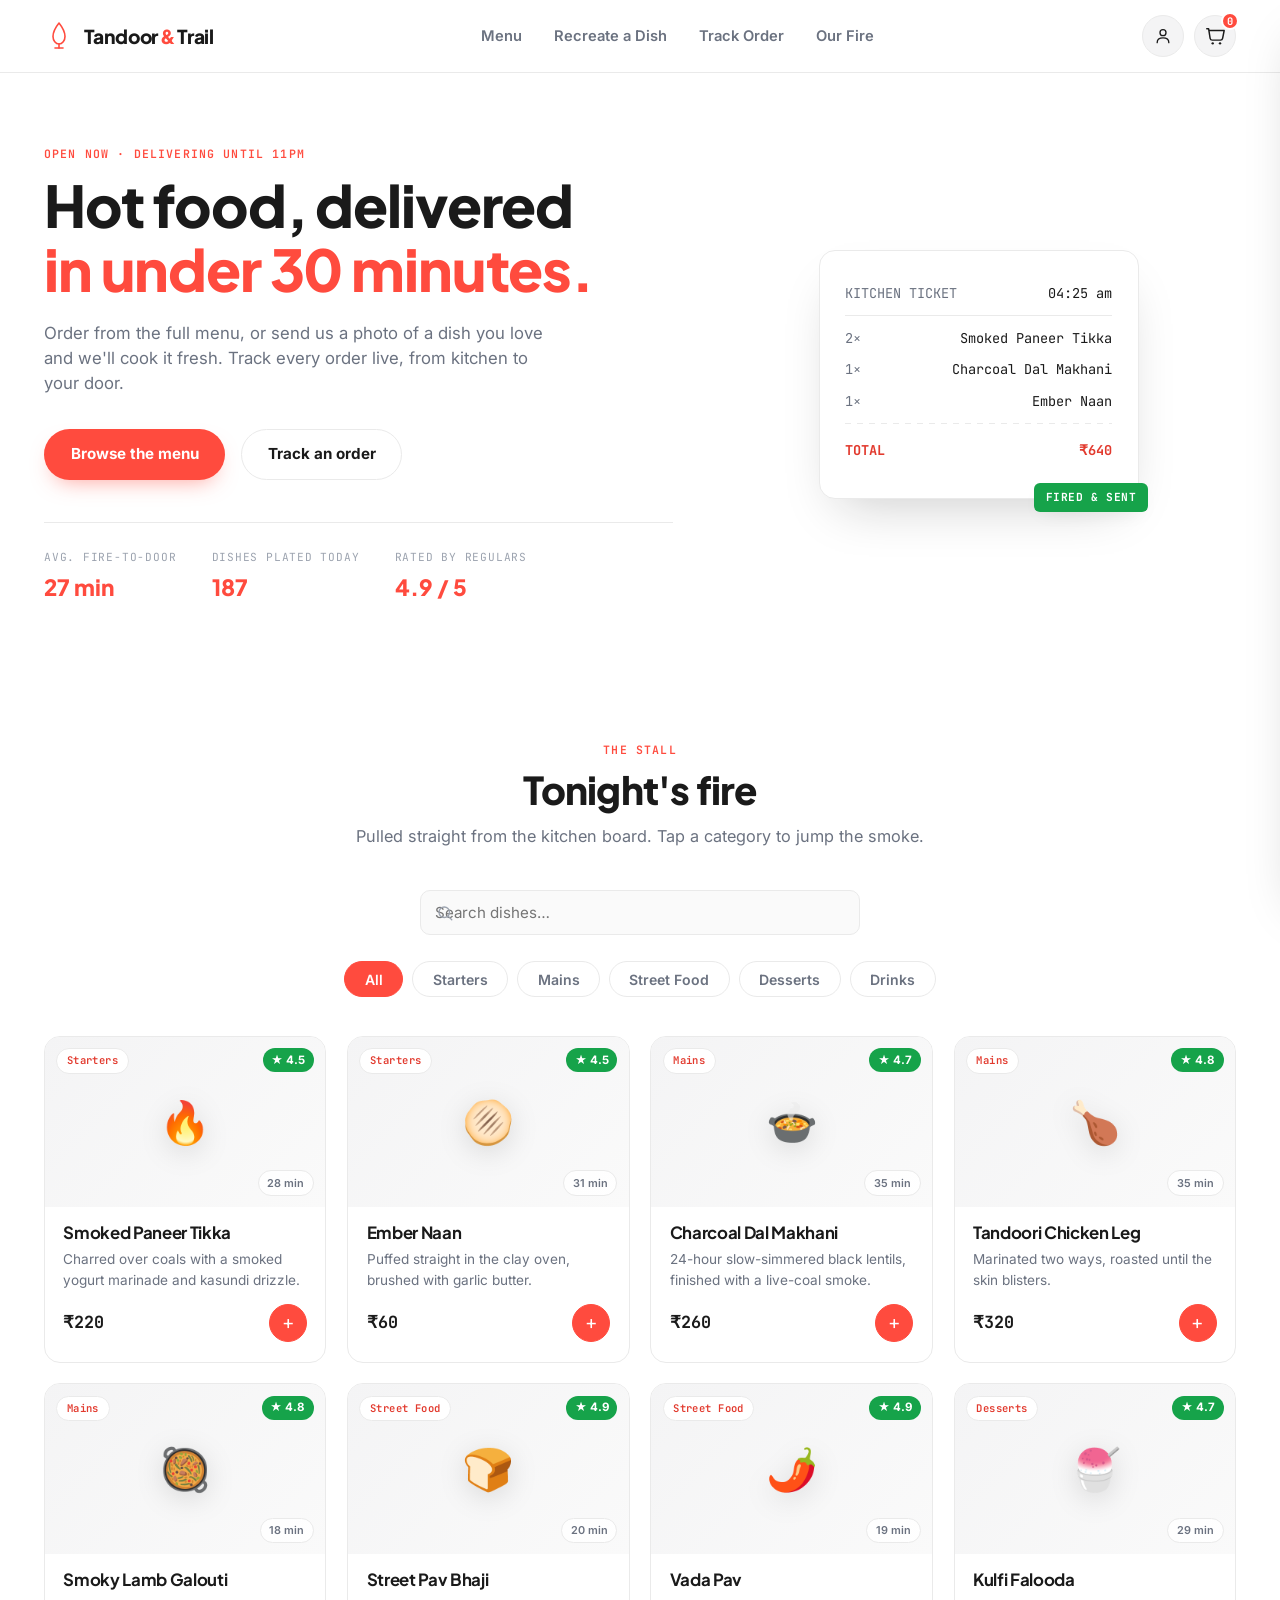
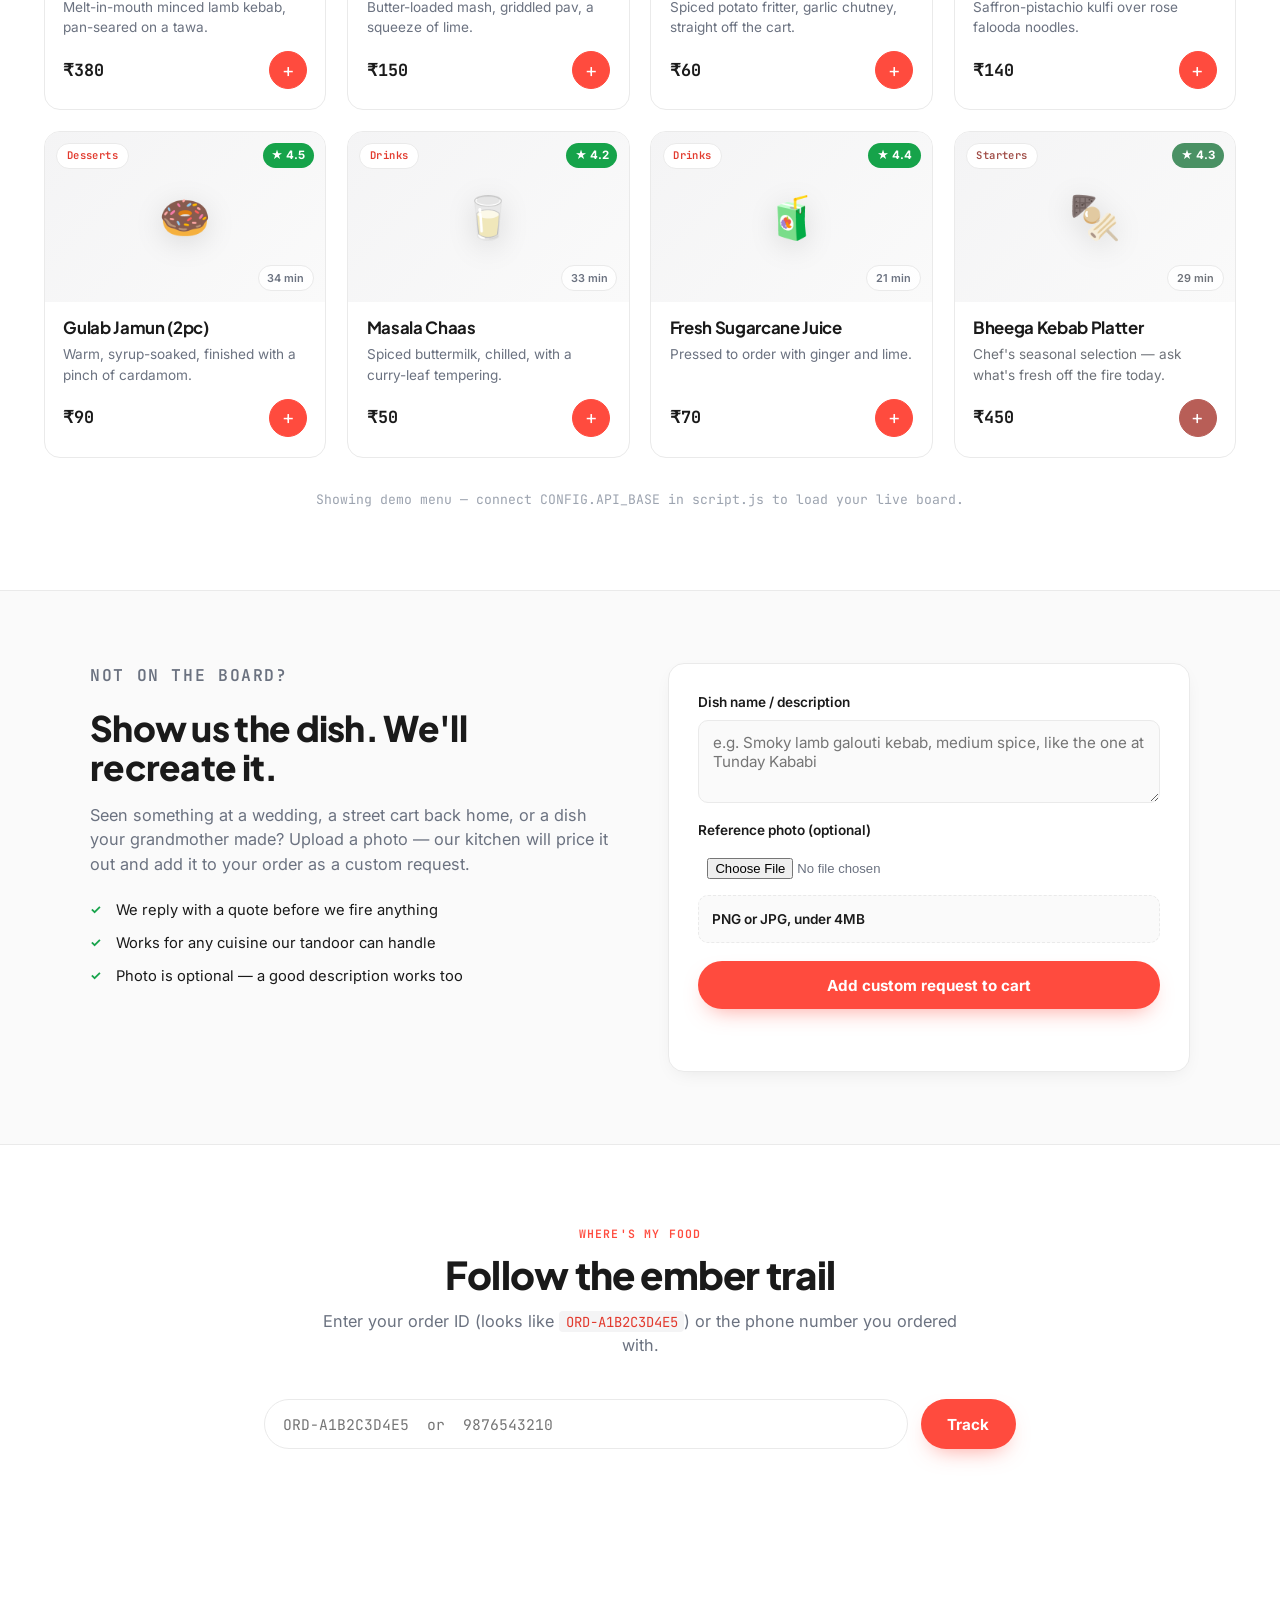
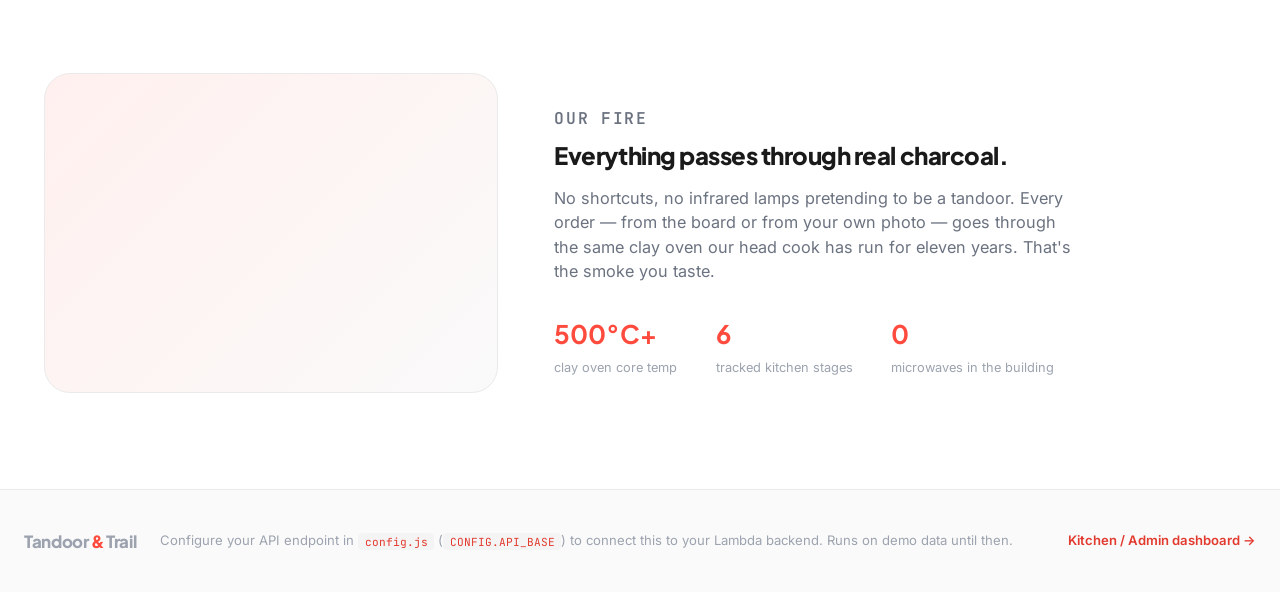
==== index.html @ 9d086c63 "online food order website" ====
<!DOCTYPE html>
<html lang="en">
<head>
<meta charset="UTF-8">
<meta name="viewport" content="width=device-width, initial-scale=1.0">
<title>Tandoor & Trail — Fire-Kissed Food, Delivered</title>
<meta name="description" content="Order fire-kissed street food online. Track your order ember by ember, from wok to doorstep.">
<link rel="preconnect" href="https://fonts.googleapis.com">
<link rel="preconnect" href="https://fonts.gstatic.com" crossorigin>
<link href="https://fonts.googleapis.com/css2?family=Plus+Jakarta+Sans:wght@500;600;700;800&family=Inter:wght@400;500;600;700&family=JetBrains+Mono:wght@400;500;600&display=swap" rel="stylesheet">
<link rel="stylesheet" href="style.css?v=1784259915">
</head>
<body>

<!-- ============ HEADER ============ -->
<header class="site-header" id="siteHeader">
  <div class="header-inner">
    <a href="#top" class="brand">
      <span class="brand-mark">
        <svg width="30" height="30" viewBox="0 0 30 30" fill="none" xmlns="http://www.w3.org/2000/svg">
          <path d="M15 2C15 2 9 9.5 9 15.5C9 19.6 11.7 23 15 23C18.3 23 21 19.6 21 15.5C21 9.5 15 2 15 2Z" stroke="currentColor" stroke-width="1.6" stroke-linejoin="round"/>
          <path d="M15 23V27" stroke="currentColor" stroke-width="1.6" stroke-linecap="round"/>
          <path d="M11 27H19" stroke="currentColor" stroke-width="1.6" stroke-linecap="round"/>
        </svg>
      </span>
      <span class="brand-text">Tandoor<em>&amp;</em>Trail</span>
    </a>

    <nav class="main-nav" id="mainNav" aria-label="Primary">
      <a href="#menu">Menu</a>
      <a href="#custom">Recreate a Dish</a>
      <a href="#track">Track Order</a>
      <a href="#about">Our Fire</a>
    </nav>

    <div class="header-actions">
      <button class="icon-btn" id="accountToggle" aria-haspopup="dialog" aria-label="Account">
        <svg width="20" height="20" viewBox="0 0 24 24" fill="none"><circle cx="12" cy="8" r="3.6" stroke="currentColor" stroke-width="1.6"/><path d="M5 20C5 16.4 8.1 14.3 12 14.3C15.9 14.3 19 16.4 19 20" stroke="currentColor" stroke-width="1.6" stroke-linecap="round"/></svg>
      </button>
      <button class="icon-btn" id="cartToggle" aria-haspopup="dialog" aria-expanded="false" aria-controls="cartDrawer" aria-label="Open cart">
        <svg width="22" height="22" viewBox="0 0 24 24" fill="none"><path d="M3 4H5L6.7 14.5C6.9 15.6 7.9 16.5 9 16.5H18C19.1 16.5 20.1 15.7 20.3 14.6L22 6H6.2" stroke="currentColor" stroke-width="1.6" stroke-linecap="round" stroke-linejoin="round"/><circle cx="9.5" cy="20" r="1.3" fill="currentColor"/><circle cx="17.5" cy="20" r="1.3" fill="currentColor"/></svg>
        <span class="cart-count" id="cartCount">0</span>
      </button>
      <button class="nav-toggle" id="navToggle" aria-label="Toggle menu" aria-expanded="false" aria-controls="mainNav">
        <span></span><span></span><span></span>
      </button>
    </div>
  </div>
</header>

<main id="top">

  <!-- ============ HERO ============ -->
  <section class="hero" aria-labelledby="heroTitle">
    <div class="hero-inner">
      <p class="eyebrow">Open now · delivering until 11pm</p>
      <h1 id="heroTitle">
        Hot food, delivered<br>
        <span class="hero-flame">in under 30 minutes.</span>
      </h1>
      <p class="hero-sub">Order from the full menu, or send us a photo of a dish you love and we'll cook it fresh. Track every order live, from kitchen to your door.</p>
      <div class="hero-cta">
        <a href="#menu" class="btn btn-primary">Browse the menu</a>
        <a href="#track" class="btn btn-ghost">Track an order</a>
      </div>
      <dl class="hero-stats">
        <div><dt>Avg. fire-to-door</dt><dd id="statTime">27 min</dd></div>
        <div><dt>Dishes plated today</dt><dd id="statOrders">—</dd></div>
        <div><dt>Rated by regulars</dt><dd>4.9 / 5</dd></div>
      </dl>
    </div>
    <div class="hero-ticket" aria-hidden="true">
      <div class="ticket">
        <div class="ticket-row"><span>KITCHEN TICKET</span><span id="ticketTime">—:—</span></div>
        <div class="ticket-line"></div>
        <div class="ticket-row"><span>2×</span><span>Smoked Paneer Tikka</span></div>
        <div class="ticket-row"><span>1×</span><span>Charcoal Dal Makhani</span></div>
        <div class="ticket-row"><span>1×</span><span>Ember Naan</span></div>
        <div class="ticket-line dashed"></div>
        <div class="ticket-row total"><span>TOTAL</span><span>₹640</span></div>
        <div class="ticket-stamp">FIRED &amp; SENT</div>
      </div>
    </div>
  </section>

  <!-- ============ MENU ============ -->
  <section class="menu-section" id="menu" aria-labelledby="menuTitle">
    <div class="section-head">
      <p class="eyebrow">The stall</p>
      <h2 id="menuTitle">Tonight's fire</h2>
      <p class="section-sub">Pulled straight from the kitchen board. Tap a category to jump the smoke.</p>
    </div>

    <div class="menu-search">
      <svg width="18" height="18" viewBox="0 0 24 24" fill="none"><circle cx="11" cy="11" r="7" stroke="currentColor" stroke-width="1.8"/><path d="M21 21L16.5 16.5" stroke="currentColor" stroke-width="1.8" stroke-linecap="round"/></svg>
      <input type="text" id="menuSearchInput" placeholder="Search dishes…" autocomplete="off">
    </div>

    <div class="category-tabs" id="categoryTabs" role="tablist" aria-label="Menu categories"></div>

    <div class="menu-grid" id="menuGrid" aria-live="polite">
      <!-- injected by script.js -->
    </div>

    <p class="menu-status" id="menuStatus"></p>
  </section>

  <!-- ============ CUSTOM ORDER ============ -->
  <section class="custom-section" id="custom" aria-labelledby="customTitle">
    <div class="custom-inner">
      <div class="custom-copy">
        <p class="eyebrow">Not on the board?</p>
        <h2 id="customTitle">Show us the dish. We'll recreate it.</h2>
        <p>Seen something at a wedding, a street cart back home, or a dish your grandmother made? Upload a photo — our kitchen will price it out and add it to your order as a custom request.</p>
        <ul class="custom-points">
          <li>We reply with a quote before we fire anything</li>
          <li>Works for any cuisine our tandoor can handle</li>
          <li>Photo is optional — a good description works too</li>
        </ul>
      </div>
      <form class="custom-form" id="customForm">
        <label class="field">
          <span>Dish name / description</span>
          <textarea id="customDesc" rows="3" placeholder="e.g. Smoky lamb galouti kebab, medium spice, like the one at Tunday Kababi" required></textarea>
        </label>
        <label class="field file-field" for="customImage">
          <span>Reference photo (optional)</span>
          <input type="file" id="customImage" accept="image/*">
          <div class="file-preview" id="filePreview">
            <span class="file-preview-hint">PNG or JPG, under 4MB</span>
          </div>
        </label>
        <button type="submit" class="btn btn-primary btn-block" id="customSubmitBtn">Add custom request to cart</button>
        <p class="form-note" id="customNote"></p>
      </form>
    </div>
  </section>

  <!-- ============ TRACK ORDER ============ -->
  <section class="track-section" id="track" aria-labelledby="trackTitle">
    <div class="section-head">
      <p class="eyebrow">Where's my food</p>
      <h2 id="trackTitle">Follow the ember trail</h2>
      <p class="section-sub">Enter your order ID (looks like <code>ORD-A1B2C3D4E5</code>) or the phone number you ordered with.</p>
    </div>

    <form class="track-form" id="trackForm">
      <input type="text" id="trackInput" placeholder="ORD-A1B2C3D4E5  or  9876543210" autocomplete="off" required>
      <button type="submit" class="btn btn-primary">Track</button>
    </form>

    <div class="track-result" id="trackResult" aria-live="polite"></div>
  </section>

  <!-- ============ ABOUT ============ -->
  <section class="about-section" id="about" aria-labelledby="aboutTitle">
    <div class="about-inner">
      <div class="about-media" aria-hidden="true">
        <div class="ember-glow"></div>
      </div>
      <div class="about-copy">
        <p class="eyebrow">Our fire</p>
        <h2 id="aboutTitle">Everything passes through real charcoal.</h2>
        <p>No shortcuts, no infrared lamps pretending to be a tandoor. Every order — from the board or from your own photo — goes through the same clay oven our head cook has run for eleven years. That's the smoke you taste.</p>
        <div class="about-grid">
          <div><strong>500°C+</strong><span>clay oven core temp</span></div>
          <div><strong>6</strong><span>tracked kitchen stages</span></div>
          <div><strong>0</strong><span>microwaves in the building</span></div>
        </div>
      </div>
    </div>
  </section>

</main>

<!-- ============ MOBILE CART BAR ============ -->
<div class="mobile-cart-bar" id="mobileCartBar">
  <span class="mcb-count" id="mcbCount">0 items</span>
  <span class="mcb-total" id="mcbTotal">₹0</span>
  <span class="mcb-cta">View cart →</span>
</div>

<!-- ============ CART DRAWER ============ -->
<div class="drawer-backdrop" id="drawerBackdrop"></div>
<aside class="cart-drawer" id="cartDrawer" role="dialog" aria-modal="true" aria-label="Your cart">
  <div class="cart-header">
    <h3>Your order</h3>
    <button class="icon-btn" id="cartClose" aria-label="Close cart">
      <svg width="20" height="20" viewBox="0 0 24 24" fill="none"><path d="M5 5L19 19M19 5L5 19" stroke="currentColor" stroke-width="1.8" stroke-linecap="round"/></svg>
    </button>
  </div>

  <div class="cart-items" id="cartItems">
    <p class="cart-empty" id="cartEmpty">Nothing on the fire yet. Add a dish from the menu.</p>
  </div>

  <div class="cart-footer" id="cartFooter" hidden>
    <div class="cart-total-row">
      <span>Total</span>
      <span id="cartTotal">₹0</span>
    </div>
    <button class="btn btn-primary btn-block" id="checkoutOpenBtn">Checkout</button>
  </div>
</aside>

<!-- ============ CHECKOUT MODAL ============ -->
<div class="modal-backdrop" id="checkoutBackdrop"></div>
<div class="modal" id="checkoutModal" role="dialog" aria-modal="true" aria-labelledby="checkoutTitle">
  <div class="modal-inner">
    <button class="icon-btn modal-close" id="checkoutClose" aria-label="Close checkout">
      <svg width="20" height="20" viewBox="0 0 24 24" fill="none"><path d="M5 5L19 19M19 5L5 19" stroke="currentColor" stroke-width="1.8" stroke-linecap="round"/></svg>
    </button>
    <h3 id="checkoutTitle">Send it to the kitchen</h3>
    <p class="modal-sub">We'll text order updates to this number.</p>

    <form id="checkoutForm">
      <label class="field">
        <span>Full name</span>
        <input type="text" id="ckName" placeholder="Ananya Rao" required>
      </label>
      <label class="field">
        <span>Phone number</span>
        <input type="tel" id="ckPhone" placeholder="98765 43210" required pattern="[0-9+\-\s]{7,15}">
      </label>
      <label class="field">
        <span>Delivery address</span>
        <textarea id="ckAddress" rows="2" placeholder="Flat / street / landmark" required></textarea>
      </label>
      <label class="field">
        <span>Payment</span>
        <select id="ckPayment">
          <option value="Pending">Cash / UPI on delivery</option>
          <option value="Paid">Already paid</option>
        </select>
      </label>

      <div class="modal-summary" id="modalSummary"></div>

      <button type="submit" class="btn btn-primary btn-block" id="placeOrderBtn">Place order</button>
      <p class="form-note" id="checkoutNote"></p>
    </form>
  </div>
</div>

<!-- ============ CONFIRMATION MODAL ============ -->
<div class="modal-backdrop" id="confirmBackdrop"></div>
<div class="modal modal-confirm" id="confirmModal" role="dialog" aria-modal="true" aria-labelledby="confirmTitle">
  <div class="modal-inner">
    <button class="icon-btn modal-close" id="confirmClose" aria-label="Close">
      <svg width="20" height="20" viewBox="0 0 24 24" fill="none"><path d="M5 5L19 19M19 5L5 19" stroke="currentColor" stroke-width="1.8" stroke-linecap="round"/></svg>
    </button>
    <p class="eyebrow">Order fired</p>
    <h3 id="confirmTitle">It's on the trail.</h3>
    <p class="confirm-id" id="confirmOrderId">ORD-XXXXXXXXXX</p>

    <div class="ember-trail" id="confirmTrail"></div>

    <div class="field-row">
      <button class="btn btn-primary btn-block" id="confirmContinueBtn">Order something else</button>
      <button class="btn btn-ghost" id="confirmTrackBtn">Track this order</button>
    </div>
  </div>
</div>

<!-- ============ ACCOUNT MODAL ============ -->
<div class="modal-backdrop" id="accountBackdrop"></div>
<div class="modal" id="accountModal" role="dialog" aria-modal="true" aria-labelledby="accountModalTitle">
  <div class="modal-inner">
    <button class="icon-btn modal-close" id="accountClose" aria-label="Close account">
      <svg width="20" height="20" viewBox="0 0 24 24" fill="none"><path d="M5 5L19 19M19 5L5 19" stroke="currentColor" stroke-width="1.8" stroke-linecap="round"/></svg>
    </button>

    <!-- Logged out: login / register tabs -->
    <div id="accountAuthView">
      <h3 id="accountModalTitle">Your account</h3>
      <p class="modal-sub">Track every order in one place, and skip re-typing your details next time.</p>

      <div class="account-tabs">
        <button class="account-tab active" data-tab="login">Log in</button>
        <button class="account-tab" data-tab="register">Create account</button>
      </div>

      <form id="loginForm" class="account-form">
        <label class="field">
          <span>Phone number</span>
          <input type="tel" id="loginPhone" required placeholder="98765 43210">
        </label>
        <label class="field">
          <span>Password</span>
          <input type="password" id="loginPassword" required placeholder="••••••••">
        </label>
        <button type="submit" class="btn btn-primary btn-block" id="loginSubmitBtn">Log in</button>
        <p class="form-note" id="loginNote"></p>
      </form>

      <form id="registerForm" class="account-form" hidden>
        <label class="field">
          <span>Full name</span>
          <input type="text" id="regName" required placeholder="Ananya Rao">
        </label>
        <label class="field">
          <span>Phone number</span>
          <input type="tel" id="regPhone" required placeholder="98765 43210">
        </label>
        <label class="field">
          <span>Delivery address</span>
          <textarea id="regAddress" rows="2" required placeholder="Flat / street / landmark"></textarea>
        </label>
        <label class="field">
          <span>Email (optional)</span>
          <input type="email" id="regEmail" placeholder="you@example.com">
        </label>
        <label class="field">
          <span>Password</span>
          <input type="password" id="regPassword" required placeholder="At least 6 characters" minlength="6">
        </label>
        <button type="submit" class="btn btn-primary btn-block" id="registerSubmitBtn">Create account</button>
        <p class="form-note" id="registerNote"></p>
      </form>
    </div>

    <!-- Logged in: personal dashboard -->
    <div id="accountDashboardView" hidden>
      <div class="account-dash-head">
        <div>
          <p class="eyebrow" id="accountGreetingEyebrow">Welcome back</p>
          <h3 id="accountGreetingName">—</h3>
        </div>
        <button class="mini-btn" id="logoutBtn">Log out</button>
      </div>

      <div class="account-stats" id="accountStats"></div>

      <h4 class="account-orders-title">Your orders</h4>
      <div class="account-orders" id="accountOrders"></div>
    </div>
  </div>
</div>

<div class="toast-stack" id="toastStack" aria-live="assertive"></div>

<footer class="site-footer">
  <div class="footer-inner">
    <span class="brand-text small">Tandoor<em>&amp;</em>Trail</span>
    <p>Configure your API endpoint in <code>config.js</code> (<code>CONFIG.API_BASE</code>) to connect this to your Lambda backend. Runs on demo data until then.</p>
    <a href="admin.html" class="footer-admin-link">Kitchen / Admin dashboard →</a>
  </div>
</footer>

<script src="config.js?v=1784254311"></script>
<script src="script.js?v=1784254311"></script>
</body>
</html>
---- style.css ----
/* ============================================================
   TOKENS — light, familiar delivery-app palette
============================================================ */
:root{
  --bg: #FFFFFF;
  --bg-soft: #FAFAFA;
  --bg-elev: #FFFFFF;
  --bg-elev-2: #F4F4F5;
  --line: #EAEAEA;

  --text: #1A1A1A;
  --muted: #6B7280;
  --muted-2: #9CA3AF;

  --primary: #FF4B3E;
  --primary-dark: #E23A2E;
  --primary-soft: #FFF0EE;
  --accent: #FF8A3D;
  --mint: #16A34A;
  --mint-soft: #EAF9EF;
  --warn: #F59E0B;

  /* legacy aliases so every old selector keeps working unchanged */
  --cream: var(--text);
  --saffron: var(--primary);
  --saffron-dim: var(--primary-dark);
  --chili: var(--primary-dark);
  --chili-bright: var(--primary);

  --font-display: "Plus Jakarta Sans", sans-serif;
  --font-body: "Inter", sans-serif;
  --font-mono: "JetBrains Mono", monospace;

  --radius-s: 10px;
  --radius-m: 16px;
  --radius-l: 26px;

  --shadow-1: 0 6px 20px -8px rgba(20,20,20,.10);
  --shadow-2: 0 24px 50px -20px rgba(20,20,20,.22);

  --ease: cubic-bezier(.22,.9,.3,1);
}

*{box-sizing:border-box;}
html{scroll-behavior:smooth;}
@media (prefers-reduced-motion: reduce){
  html{scroll-behavior:auto;}
  *{animation-duration:0.001ms !important; animation-iteration-count:1 !important; transition-duration:0.001ms !important;}
}

body{
  margin:0;
  background:var(--bg);
  color:var(--text);
  font-family:var(--font-body);
  line-height:1.5;
  -webkit-font-smoothing:antialiased;
}

h1,h2,h3{
  font-family:var(--font-display);
  font-weight:800;
  line-height:1.1;
  margin:0;
  letter-spacing:-0.02em;
  color:var(--text);
}

p{margin:0;}
a{color:inherit;}
button{font-family:inherit;}
:focus-visible{outline:2px solid var(--primary); outline-offset:2px;}

.eyebrow{
  font-family:var(--font-mono);
  font-size:.72rem;
  letter-spacing:.1em;
  text-transform:uppercase;
  color:var(--primary);
  margin:0 0 .7rem;
  display:block;
  font-weight:600;
}

code{
  font-family:var(--font-mono);
  background:var(--bg-elev-2);
  padding:.1rem .4rem;
  border-radius:4px;
  font-size:.85em;
  color:var(--primary-dark);
}

/* ============================================================
   Decorative ember field — retired with the dark theme.
   Kept as a no-op so nothing breaks if it's still in the markup.
============================================================ */
.ember-field{ display:none; }
.ember-glow{ display:none; }

/* ============================================================
   HEADER
============================================================ */
.site-header{
  position:sticky; top:0; z-index:40;
  background:rgba(255,255,255,.92);
  backdrop-filter:blur(10px);
  border-bottom:1px solid var(--line);
}
.header-inner{
  max-width:1240px; margin:0 auto; padding:0 1.5rem;
  height:72px; display:flex; align-items:center; justify-content:space-between; gap:1rem;
}
.brand{display:flex; align-items:center; gap:.6rem; text-decoration:none; color:var(--text);}
.brand-mark{color:var(--primary); display:flex;}
.brand-text{font-family:var(--font-display); font-weight:800; font-size:1.2rem; letter-spacing:-.02em;}
.brand-text em{color:var(--primary); font-style:normal; margin:0 .12rem;}
.brand-text.small{font-size:1.05rem;}

.main-nav{display:flex; gap:2rem;}
.main-nav a{
  font-size:.92rem; text-decoration:none; color:var(--muted); font-weight:600;
  position:relative; padding:.3rem 0; transition:color .2s var(--ease);
}
.main-nav a:hover{color:var(--text);}
.main-nav a::after{
  content:""; position:absolute; left:0; bottom:-2px; width:0; height:2px; background:var(--primary); border-radius:2px;
  transition:width .25s var(--ease);
}
.main-nav a:hover::after{width:100%;}

.header-actions{display:flex; align-items:center; gap:.6rem;}
.icon-btn{
  background:var(--bg-elev-2); border:1px solid var(--line); color:var(--text);
  width:42px; height:42px; border-radius:50%; display:flex; align-items:center; justify-content:center;
  cursor:pointer; position:relative; transition:border-color .2s, transform .2s var(--ease), background .2s;
}
.icon-btn:hover{border-color:var(--primary); background:#fff; transform:translateY(-1px);}
.icon-btn.logged-in{border-color:var(--mint); background:var(--mint-soft);}
.icon-btn.logged-in::after{
  content:""; position:absolute; top:-2px; right:-2px; width:9px; height:9px; border-radius:50%;
  background:var(--mint); border:2px solid #fff;
}
.cart-count{
  position:absolute; top:-4px; right:-4px; background:var(--primary);
  color:#fff; font-family:var(--font-mono); font-size:.65rem; font-weight:700;
  min-width:18px; height:18px; border-radius:50%; display:flex; align-items:center; justify-content:center;
  padding:0 3px; border:2px solid #fff;
}
.nav-toggle{display:none; flex-direction:column; gap:5px; background:none; border:none; cursor:pointer; padding:8px;}
.nav-toggle span{width:22px; height:2px; background:var(--text); border-radius:2px; transition:transform .2s, opacity .2s;}

/* ============================================================
   BUTTONS
============================================================ */
.btn{
  display:inline-flex; align-items:center; justify-content:center; gap:.5rem;
  font-weight:700; font-size:.95rem; padding:.85rem 1.6rem; border-radius:100px;
  text-decoration:none; border:1px solid transparent; cursor:pointer;
  transition:transform .18s var(--ease), background .2s, border-color .2s, box-shadow .2s;
  white-space:nowrap;
}
.btn-primary{
  background:var(--primary);
  color:#fff;
  box-shadow:0 10px 22px -10px rgba(255,75,62,.55);
}
.btn-primary:hover{background:var(--primary-dark); transform:translateY(-2px); box-shadow:0 14px 28px -10px rgba(255,75,62,.6);}
.btn-primary:disabled{opacity:.5; cursor:not-allowed; transform:none;}
.btn-ghost{
  background:#fff; border-color:var(--line); color:var(--text);
}
.btn-ghost:hover{border-color:var(--primary); color:var(--primary-dark); background:var(--primary-soft);}
.btn-block{width:100%;}

/* ============================================================
   HERO
============================================================ */
.hero{
  position:relative; z-index:1;
  max-width:1240px; margin:0 auto; padding:4.5rem 1.5rem 5rem;
  display:grid; grid-template-columns:1.1fr .9fr; gap:3rem; align-items:center;
}
.hero h1{font-size:clamp(2.3rem, 4.6vw, 3.6rem); color:var(--text);}
.hero-flame{color:var(--primary); font-style:normal; font-weight:800;}
.hero-sub{margin-top:1.3rem; color:var(--muted); max-width:46ch; font-size:1.05rem;}
.hero-cta{display:flex; gap:1rem; margin-top:2rem; flex-wrap:wrap;}
.hero-stats{
  display:flex; gap:2.2rem; margin:2.6rem 0 0; padding-top:1.6rem; border-top:1px solid var(--line);
}
.hero-stats dt{font-size:.7rem; text-transform:uppercase; letter-spacing:.07em; color:var(--muted-2); font-family:var(--font-mono);}
.hero-stats dd{margin:.35rem 0 0; font-family:var(--font-display); font-size:1.4rem; font-weight:800; color:var(--primary);}

.hero-ticket{display:flex; justify-content:center;}
.ticket{
  background:#fff; border:1px solid var(--line); border-radius:var(--radius-m);
  padding:1.6rem 1.6rem 2rem; width:100%; max-width:320px; box-shadow:var(--shadow-2);
  font-family:var(--font-mono); font-size:.85rem;
  position:relative;
}
.ticket-row{display:flex; justify-content:space-between; padding:.35rem 0; color:var(--muted);}
.ticket-row span:last-child{color:var(--text);}
.ticket-row.total{color:var(--primary-dark); font-weight:700; padding-top:.6rem;}
.ticket-row.total span{color:var(--primary-dark);}
.ticket-line{height:1px; background:var(--line); margin:.4rem 0;}
.ticket-line.dashed{background:repeating-linear-gradient(90deg, var(--line) 0 6px, transparent 6px 12px); height:1px;}
.ticket-stamp{
  position:absolute; bottom:-14px; right:-10px; background:var(--mint); color:#fff;
  font-weight:700; font-size:.7rem; letter-spacing:.05em; padding:.4rem .7rem; border-radius:6px;
  box-shadow:var(--shadow-1);
}

/* ============================================================
   SECTION HEAD
============================================================ */
.section-head{max-width:640px; margin:0 auto 2.6rem; text-align:center;}
.section-head h2{font-size:clamp(1.7rem, 3.2vw, 2.4rem);}
.section-sub{color:var(--muted); margin-top:.8rem; font-size:1.02rem;}

/* ============================================================
   MENU
============================================================ */
.menu-section{position:relative; z-index:1; max-width:1240px; margin:0 auto; padding:3.5rem 1.5rem 5rem;}

.menu-search{
  max-width:440px; margin:0 auto 1.6rem; position:relative;
}
.menu-search input{
  width:100%; padding:.85rem 1.1rem .85rem 2.6rem; border-radius:100px; border:1px solid var(--line);
  background:var(--bg-soft); font-size:.92rem; color:var(--text);
}
.menu-search input:focus{border-color:var(--primary); outline:none; background:#fff;}
.menu-search svg{position:absolute; left:1rem; top:50%; transform:translateY(-50%); color:var(--muted-2);}

.category-tabs{
  display:flex; gap:.6rem; justify-content:center; flex-wrap:wrap; margin-bottom:2.4rem;
}
.category-tab{
  background:#fff; border:1px solid var(--line); color:var(--muted);
  padding:.55rem 1.2rem; border-radius:100px; font-size:.88rem; font-weight:600; cursor:pointer;
  transition:all .2s var(--ease);
}
.category-tab:hover{color:var(--text); border-color:var(--primary);}
.category-tab.active{
  background:var(--primary); color:#fff; border-color:var(--primary);
}

.menu-grid{
  display:grid; grid-template-columns:repeat(auto-fill, minmax(270px, 1fr)); gap:1.3rem;
}

.dish-card{
  background:#fff; border:1px solid var(--line); border-radius:var(--radius-m);
  overflow:hidden; display:flex; flex-direction:column;
  transition:transform .25s var(--ease), border-color .25s, box-shadow .25s;
  opacity:0; transform:translateY(16px);
}
.dish-card.in{opacity:1; transform:translateY(0);}
.dish-card:hover{transform:translateY(-4px); border-color:#fff; box-shadow:var(--shadow-2);}

.dish-media{
  height:170px; background:linear-gradient(135deg, var(--bg-elev-2), var(--bg-soft));
  display:flex; align-items:center; justify-content:center; position:relative; overflow:hidden;
}
.dish-media img{width:100%; height:100%; object-fit:cover;}
.dish-media .dish-emoji{font-size:2.6rem; filter:drop-shadow(0 6px 14px rgba(0,0,0,.12));}
.dish-badge{
  position:absolute; top:.7rem; left:.7rem; background:#fff;
  color:var(--primary-dark); font-family:var(--font-mono); font-size:.66rem; letter-spacing:.04em;
  padding:.25rem .6rem; border-radius:100px; border:1px solid var(--line); font-weight:600;
}
.dish-rating{
  position:absolute; top:.7rem; right:.7rem; background:var(--mint); color:#fff;
  font-size:.72rem; font-weight:700; padding:.22rem .55rem; border-radius:100px;
  display:flex; align-items:center; gap:.25rem;
}
.dish-eta{
  position:absolute; bottom:.7rem; right:.7rem; background:rgba(255,255,255,.92);
  color:var(--muted); font-size:.68rem; font-weight:600; padding:.22rem .55rem; border-radius:100px;
  border:1px solid var(--line);
}

.dish-body{padding:1.05rem 1.15rem 1.25rem; display:flex; flex-direction:column; gap:.45rem; flex:1;}
.dish-name{font-family:var(--font-display); font-weight:700; font-size:1.05rem;}
.dish-desc{color:var(--muted); font-size:.85rem; line-height:1.5; flex:1;}
.dish-foot{display:flex; align-items:center; justify-content:space-between; margin-top:.4rem;}
.dish-price{font-family:var(--font-mono); font-weight:700; color:var(--text); font-size:1.05rem;}
.add-btn{
  background:var(--primary); border:1px solid var(--primary); color:#fff;
  width:38px; height:38px; border-radius:50%; cursor:pointer; font-size:1.2rem; line-height:1;
  display:flex; align-items:center; justify-content:center; transition:background .2s, transform .15s var(--ease);
}
.add-btn:hover{background:var(--primary-dark); transform:scale(1.08);}
.add-btn:active{transform:scale(.94);}
.dish-unavailable{opacity:.5; filter:grayscale(.5);}
.dish-unavailable .add-btn{pointer-events:none;}

.menu-status{text-align:center; color:var(--muted-2); font-family:var(--font-mono); font-size:.82rem; margin-top:2rem; min-height:1.2em;}

/* ============================================================
   CUSTOM ORDER
============================================================ */
.custom-section{
  position:relative; z-index:1; background:var(--bg-soft);
  border-top:1px solid var(--line); border-bottom:1px solid var(--line);
  padding:4.5rem 1.5rem;
}
.custom-inner{
  max-width:1100px; margin:0 auto; display:grid; grid-template-columns:1fr 1fr; gap:3.5rem; align-items:start;
}
.custom-copy h2{font-size:clamp(1.6rem, 2.8vw, 2.2rem); margin-bottom:1rem;}
.custom-copy p{color:var(--muted); font-size:1.02rem; margin-bottom:1.4rem;}
.custom-points{list-style:none; margin:0; padding:0; display:flex; flex-direction:column; gap:.7rem;}
.custom-points li{
  padding-left:1.6rem; position:relative; color:var(--text); font-size:.92rem;
}
.custom-points li::before{
  content:"✓"; position:absolute; left:0; top:1px; color:var(--mint); font-size:.8rem; font-weight:700;
}

.custom-form{background:#fff; border:1px solid var(--line); border-radius:var(--radius-m); padding:1.8rem; display:flex; flex-direction:column; gap:1.1rem; box-shadow:var(--shadow-1);}

.field{display:flex; flex-direction:column; gap:.45rem; font-size:.88rem; color:var(--muted);}
.field span{font-weight:600; color:var(--text); font-size:.85rem;}
input[type="text"], input[type="tel"], input[type="password"], input[type="email"], input[type="month"], textarea, select{
  background:var(--bg-soft); border:1px solid var(--line); color:var(--text);
  padding:.75rem .9rem; border-radius:var(--radius-s); font-family:var(--font-body); font-size:.95rem;
  transition:border-color .2s, background .2s;
}
input:focus, textarea:focus, select:focus{border-color:var(--primary); outline:none; background:#fff;}
textarea{resize:vertical;}

.file-field input[type="file"]{
  color:var(--muted); font-size:.82rem; padding:.6rem;
}
.file-preview{
  border:1px dashed var(--line); border-radius:var(--radius-s); padding:.8rem;
  display:flex; align-items:center; gap:.8rem; min-height:44px; background:var(--bg-soft);
}
.file-preview img{width:44px; height:44px; object-fit:cover; border-radius:6px;}
.file-preview-hint{color:var(--muted-2); font-size:.78rem;}

.form-note{font-size:.82rem; color:var(--mint); min-height:1.2em; font-weight:500;}
.form-note.error{color:var(--primary-dark);}

/* ============================================================
   ACCOUNT MODAL
============================================================ */
.account-tabs{display:flex; gap:.5rem; margin-bottom:1.4rem; border-bottom:1px solid var(--line);}
.account-tab{
  background:none; border:none; color:var(--muted); font-size:.92rem; font-weight:600; cursor:pointer;
  padding:.7rem 1rem; border-bottom:2px solid transparent; margin-bottom:-1px; transition:color .2s, border-color .2s;
}
.account-tab:hover{color:var(--text);}
.account-tab.active{color:var(--primary-dark); border-bottom-color:var(--primary); font-weight:700;}

.account-form{display:flex; flex-direction:column; gap:1rem;}
.account-form[hidden]{display:none;}

.account-dash-head{display:flex; justify-content:space-between; align-items:flex-start; margin-bottom:1.4rem; gap:.8rem;}
.account-dash-head h3{font-size:1.3rem; margin-top:.2rem;}

.account-stats{
  display:grid; grid-template-columns:repeat(auto-fit, minmax(110px, 1fr)); gap:.8rem; margin-bottom:1.8rem;
}
.account-stats .stat-card{padding:1rem 1.1rem;}
.account-stats .stat-value{font-size:1.4rem;}

.account-orders-title{font-family:var(--font-display); font-size:1.05rem; margin-bottom:.8rem;}
.account-orders{display:flex; flex-direction:column; gap:1rem; max-height:340px; overflow-y:auto; padding-right:.3rem;}
.account-order-card{
  background:var(--bg-soft); border:1px solid var(--line); border-radius:var(--radius-m); padding:1rem 1.2rem;
}
.account-order-head{display:flex; justify-content:space-between; align-items:center; margin-bottom:.5rem; gap:.6rem; flex-wrap:wrap;}
.account-order-head code{background:none; padding:0; color:var(--primary-dark); font-size:.85rem;}
.account-order-meta{color:var(--muted-2); font-size:.78rem; margin-bottom:.5rem;}
.account-orders .panel-empty{text-align:center; color:var(--muted-2); font-size:.9rem; padding:1.5rem 0;}

/* ============================================================
   TRACK ORDER
============================================================ */
.track-section{position:relative; z-index:1; max-width:800px; margin:0 auto; padding:5rem 1.5rem;}
.track-form{display:flex; gap:.8rem; margin-bottom:2rem;}
.track-form input{
  flex:1; background:#fff; border:1px solid var(--line); color:var(--text);
  padding:.9rem 1.1rem; border-radius:100px; font-family:var(--font-mono); font-size:.92rem;
}
.track-form input:focus{border-color:var(--primary); outline:none;}
.track-form .btn{border-radius:100px;}

.track-result{min-height:40px;}
.track-card{
  background:#fff; border:1px solid var(--line); border-radius:var(--radius-m);
  padding:1.8rem; display:flex; flex-direction:column; gap:1.6rem; box-shadow:var(--shadow-1);
}
.track-card-head{display:flex; justify-content:space-between; align-items:flex-start; flex-wrap:wrap; gap:.6rem;}
.track-card-head h4{font-family:var(--font-display); font-size:1.2rem; margin:0;}
.track-meta{color:var(--muted); font-size:.85rem; margin-top:.3rem;}
.status-pill{
  font-family:var(--font-mono); font-size:.72rem; padding:.32rem .8rem; border-radius:100px;
  background:var(--bg-elev-2); border:1px solid var(--line); color:var(--primary-dark); white-space:nowrap; font-weight:700;
}
.status-pill.cancelled{color:#fff; background:var(--primary-dark); border-color:var(--primary-dark);}
.status-pill.delivered{color:#fff; background:var(--mint); border-color:var(--mint);}

.track-items{list-style:none; margin:0; padding:0; display:flex; flex-direction:column; gap:.5rem; font-size:.9rem;}
.track-items li{display:flex; justify-content:space-between; color:var(--muted);}
.track-items li span:last-child{color:var(--text); font-family:var(--font-mono);}

.track-empty, .track-error{color:var(--muted); text-align:center; padding:1.4rem; font-size:.92rem;}
.track-error{color:var(--primary-dark);}

/* Order progress stepper (same DOM/classes as before, restyled as a clean horizontal tracker) */
.ember-trail{display:flex; align-items:flex-start; gap:0; padding:.5rem 0 0;}
.ember-step{flex:1; display:flex; flex-direction:column; align-items:center; text-align:center; position:relative;}
.ember-node{
  width:16px; height:16px; border-radius:50%; background:#fff;
  border:2px solid var(--line); margin-bottom:.6rem; position:relative; z-index:2;
  transition:background .3s, border-color .3s, box-shadow .3s;
}
.ember-step.done .ember-node{
  background:var(--mint); border-color:var(--mint);
}
.ember-step.current .ember-node{
  background:var(--primary); border-color:var(--primary);
  box-shadow:0 0 0 5px var(--primary-soft);
  animation:pulse-ember 1.6s ease-in-out infinite;
}
.ember-step.cancelled .ember-node{background:var(--primary-dark); border-color:var(--primary-dark);}
@keyframes pulse-ember{
  0%,100%{transform:scale(1);} 50%{transform:scale(1.2);}
}
.ember-line{
  position:absolute; top:8px; left:-50%; width:100%; height:2px; background:var(--line); z-index:1;
}
.ember-step:first-child .ember-line{display:none;}
.ember-step.done .ember-line{background:var(--mint);}
.ember-label{font-size:.72rem; color:var(--muted-2); line-height:1.3; font-weight:500;}
.ember-step.done .ember-label, .ember-step.current .ember-label{color:var(--text); font-weight:600;}

/* ============================================================
   ABOUT
============================================================ */
.about-section{position:relative; z-index:1; max-width:1240px; margin:0 auto; padding:4.5rem 1.5rem 6rem;}
.about-inner{display:grid; grid-template-columns:.8fr 1.2fr; gap:3.5rem; align-items:center;}
.about-media{
  height:320px; border-radius:var(--radius-l); background:linear-gradient(135deg, var(--primary-soft), var(--bg-soft));
  border:1px solid var(--line); position:relative; overflow:hidden;
}

.about-copy p{color:var(--muted); font-size:1.02rem; margin-top:1.1rem; max-width:52ch;}
.about-grid{display:flex; gap:2.4rem; margin-top:2rem; flex-wrap:wrap;}
.about-grid strong{display:block; font-family:var(--font-display); font-size:1.6rem; color:var(--primary);}
.about-grid span{color:var(--muted-2); font-size:.8rem;}

/* ============================================================
   CART DRAWER
============================================================ */
.drawer-backdrop, .modal-backdrop{
  position:fixed; inset:0; background:rgba(20,20,20,.4); backdrop-filter:blur(2px);
  opacity:0; pointer-events:none; transition:opacity .25s var(--ease); z-index:50;
}
.drawer-backdrop.show, .modal-backdrop.show{opacity:1; pointer-events:auto;}

.cart-drawer{
  position:fixed; top:0; right:0; height:100%; width:min(400px, 100%);
  background:#fff; border-left:1px solid var(--line); z-index:60;
  transform:translateX(100%); transition:transform .35s var(--ease);
  display:flex; flex-direction:column; box-shadow:var(--shadow-2);
}
.cart-drawer.open{transform:translateX(0);}

.cart-header{display:flex; justify-content:space-between; align-items:center; padding:1.4rem 1.4rem 1rem; border-bottom:1px solid var(--line);}
.cart-header h3{font-size:1.2rem;}

.cart-items{flex:1; overflow-y:auto; padding:1rem 1.4rem;}
.cart-empty{color:var(--muted-2); text-align:center; margin-top:2.5rem; font-size:.92rem;}

.cart-item{display:flex; gap:.8rem; padding:.9rem 0; border-bottom:1px solid var(--line);}
.cart-item-name{font-weight:600; font-size:.93rem;}
.cart-item-price{color:var(--muted-2); font-family:var(--font-mono); font-size:.8rem; margin-top:.2rem;}
.cart-item-controls{margin-left:auto; display:flex; align-items:center; gap:.5rem;}
.qty-btn{
  width:26px; height:26px; border-radius:50%; border:1px solid var(--line); background:var(--bg-soft);
  color:var(--text); cursor:pointer; display:flex; align-items:center; justify-content:center; font-size:.9rem;
}
.qty-btn:hover{border-color:var(--primary); color:var(--primary-dark);}
.qty-val{font-family:var(--font-mono); min-width:18px; text-align:center;}
.remove-btn{
  background:none; border:none; color:var(--muted-2); cursor:pointer; font-size:.78rem; margin-top:.3rem; text-decoration:underline;
}
.remove-btn:hover{color:var(--primary-dark);}

.cart-footer{padding:1.2rem 1.4rem 1.5rem; border-top:1px solid var(--line);}
.cart-total-row{display:flex; justify-content:space-between; font-family:var(--font-mono); font-size:1.1rem; margin-bottom:1rem;}
.cart-total-row span:last-child{color:var(--primary-dark); font-weight:700;}

/* Floating mobile "view cart" bar */
.mobile-cart-bar{
  position:fixed; left:1rem; right:1rem; bottom:1rem; z-index:45;
  background:var(--text); color:#fff; border-radius:100px; padding:.9rem 1.4rem;
  display:none; align-items:center; justify-content:space-between; gap:1rem;
  box-shadow:var(--shadow-2); cursor:pointer; transition:transform .2s var(--ease);
}
.mobile-cart-bar:active{transform:scale(.98);}
.mobile-cart-bar.show{display:flex;}
.mobile-cart-bar .mcb-count{font-size:.85rem; opacity:.85;}
.mobile-cart-bar .mcb-total{font-family:var(--font-mono); font-weight:700;}
.mobile-cart-bar .mcb-cta{color:var(--primary); font-weight:700; font-size:.9rem;}

/* ============================================================
   MODALS
============================================================ */
.modal{
  position:fixed; top:50%; left:50%; transform:translate(-50%, -48%) scale(.96);
  width:min(480px, 92vw); max-height:88vh; overflow-y:auto;
  background:#fff; border:1px solid var(--line); border-radius:var(--radius-l);
  z-index:70; padding:2.2rem; box-shadow:var(--shadow-2);
  opacity:0; pointer-events:none; transition:opacity .25s var(--ease), transform .25s var(--ease);
}
.modal.open{opacity:1; pointer-events:auto; transform:translate(-50%, -50%) scale(1);}
.modal-close{position:absolute; top:1.1rem; right:1.1rem;}
.modal h3{font-size:1.4rem; margin-bottom:.4rem;}
.modal-sub{color:var(--muted); font-size:.9rem; margin-bottom:1.5rem;}
#checkoutForm{display:flex; flex-direction:column; gap:1.1rem;}
.modal-summary{
  background:var(--bg-soft); border:1px solid var(--line); border-radius:var(--radius-s);
  padding:.9rem 1rem; font-family:var(--font-mono); font-size:.85rem; color:var(--muted);
  display:flex; flex-direction:column; gap:.3rem;
}
.modal-summary .summary-total{color:var(--primary-dark); font-weight:700; padding-top:.4rem; border-top:1px solid var(--line); margin-top:.3rem;}

.modal-confirm{text-align:center;}
.confirm-id{
  font-family:var(--font-mono); font-size:1.15rem; color:var(--primary-dark); background:var(--primary-soft);
  border:1px solid var(--line); border-radius:100px; padding:.6rem 1.2rem; display:inline-block; margin:.6rem 0 1.8rem; font-weight:700;
}
.modal-confirm .ember-trail{margin-bottom:2rem;}
.modal-confirm .field-row{gap:.7rem;}
.modal-confirm .field-row .btn{flex:1; width:auto;}

/* ============================================================
   TOASTS
============================================================ */
.toast-stack{position:fixed; bottom:1.5rem; left:50%; transform:translateX(-50%); z-index:90; display:flex; flex-direction:column; gap:.6rem; align-items:center;}
.toast{
  background:var(--text); border:1px solid var(--text); color:#fff;
  padding:.8rem 1.3rem; border-radius:100px; font-size:.88rem; box-shadow:var(--shadow-1);
  display:flex; align-items:center; gap:.6rem; animation:toast-in .3s var(--ease); font-weight:500;
}
.toast.success{background:var(--mint); border-color:var(--mint);}
.toast.error{background:var(--primary-dark); border-color:var(--primary-dark);}
@keyframes toast-in{from{opacity:0; transform:translateY(10px);} to{opacity:1; transform:translateY(0);}}

/* ============================================================
   FOOTER
============================================================ */
.site-footer{position:relative; z-index:1; border-top:1px solid var(--line); padding:2.4rem 1.5rem; background:var(--bg-soft);}
.footer-inner{max-width:1240px; margin:0 auto; display:flex; align-items:center; gap:1.5rem; flex-wrap:wrap; color:var(--muted-2); font-size:.82rem;}
.footer-admin-link{margin-left:auto; color:var(--primary-dark); text-decoration:none; font-weight:600; white-space:nowrap;}
.footer-admin-link:hover{text-decoration:underline;}

/* ============================================================
   RESPONSIVE (storefront)
============================================================ */
@media (max-width: 900px){
  .hero{grid-template-columns:1fr; padding-top:2.5rem;}
  .hero-ticket{order:-1; margin-bottom:1rem;}
  .custom-inner, .about-inner{grid-template-columns:1fr;}
  .about-media{height:220px;}
}

@media (max-width: 720px){
  .main-nav{
    position:fixed; top:72px; left:0; right:0; background:#fff;
    border-bottom:1px solid var(--line); flex-direction:column; padding:1rem 1.5rem 1.5rem;
    gap:0; transform:translateY(-8px); opacity:0; pointer-events:none; transition:all .2s var(--ease);
  }
  .main-nav.open{transform:translateY(0); opacity:1; pointer-events:auto;}
  .main-nav a{padding:.8rem 0; border-bottom:1px solid var(--line);}
  .nav-toggle{display:flex;}
  .hero-stats{flex-wrap:wrap; gap:1.4rem 2rem;}
  .track-form{flex-direction:column;}
  .cart-footer{padding-bottom:1.5rem;}
}

/* ============================================================
   ADMIN CONSOLE
============================================================ */
.admin-body{background:var(--bg-soft);}

/* Passcode gate */
.gate[hidden], .admin-shell[hidden]{ display:none !important; }
.gate{
  position:fixed; inset:0; z-index:100; display:flex; align-items:center; justify-content:center;
  background:linear-gradient(160deg, #FFF6F4, var(--bg-soft));
  padding:1.5rem;
}
.gate-card{
  width:min(380px, 100%); background:#fff; border:1px solid var(--line); border-radius:var(--radius-l);
  padding:2.4rem 2rem; display:flex; flex-direction:column; gap:1rem; box-shadow:var(--shadow-2); text-align:left;
}
.gate-card h1{font-size:1.5rem; margin:.2rem 0 .3rem;}
.gate-card p{color:var(--muted); font-size:.9rem; margin-bottom:.6rem;}
.gate-card input{
  background:var(--bg-soft); border:1px solid var(--line); color:var(--text);
  padding:.85rem 1rem; border-radius:var(--radius-s); font-size:.95rem;
}
.gate-card input:focus{border-color:var(--primary); outline:none; background:#fff;}

/* Shell layout */
.admin-shell{display:grid; grid-template-columns:240px 1fr; min-height:100vh;}

.admin-sidebar{
  background:#fff; border-right:1px solid var(--line);
  display:flex; flex-direction:column; padding:1.6rem 1.2rem; position:sticky; top:0; height:100vh;
}
.admin-sidebar .brand{margin-bottom:2.2rem; padding-left:.3rem;}
.admin-nav{display:flex; flex-direction:column; gap:.3rem;}
.admin-nav-link{
  display:flex; align-items:center; gap:.7rem; background:none; border:none; color:var(--muted);
  padding:.75rem .8rem; border-radius:var(--radius-s); font-size:.92rem; font-weight:600; cursor:pointer;
  text-align:left; transition:background .2s, color .2s;
}
.admin-nav-link svg{flex-shrink:0; opacity:.8;}
.admin-nav-link:hover{background:var(--bg-soft); color:var(--text);}
.admin-nav-link.active{background:var(--primary); color:#fff;}
.admin-nav-link.active svg path, .admin-nav-link.active svg circle{stroke:#fff;}

.admin-sidebar-foot{
  margin-top:auto; display:flex; align-items:center; gap:.6rem; padding:.8rem; color:var(--muted-2); font-size:.78rem;
  border-top:1px solid var(--line); padding-top:1rem;
}
.live-dot{width:8px; height:8px; border-radius:50%; background:var(--muted-2); flex-shrink:0;}
.live-dot.live{background:var(--mint); box-shadow:0 0 8px 2px rgba(22,163,74,.4);}
.live-dot.demo{background:var(--warn);}

.admin-main{padding:2rem 2.4rem 4rem; max-width:1400px;}

.admin-topbar{display:flex; align-items:center; justify-content:space-between; margin-bottom:2rem; flex-wrap:wrap; gap:1rem;}
.admin-topbar h1{font-size:1.7rem;}
.admin-topbar-actions{display:flex; align-items:center; gap:1rem;}
.admin-updated{color:var(--muted-2); font-family:var(--font-mono); font-size:.78rem;}
.admin-topbar-actions .btn{padding:.6rem 1.1rem; font-size:.85rem;}

.admin-view[hidden]{display:none;}

/* Stat grid */
.stat-grid{display:grid; grid-template-columns:repeat(auto-fit, minmax(160px, 1fr)); gap:1rem; margin-bottom:2rem;}
.stat-card{
  background:#fff; border:1px solid var(--line); border-radius:var(--radius-m); padding:1.3rem 1.4rem;
  display:flex; flex-direction:column; gap:.4rem;
}
.stat-card .stat-label{font-family:var(--font-mono); font-size:.68rem; letter-spacing:.05em; text-transform:uppercase; color:var(--muted-2);}
.stat-card .stat-value{font-family:var(--font-display); font-size:1.8rem; font-weight:800; color:var(--text);}
.stat-card.accent .stat-value{color:var(--primary);}
.stat-card.danger .stat-value{color:var(--primary-dark);}
.stat-card.good .stat-value{color:var(--mint);}

/* Panels */
.admin-panels{display:grid; grid-template-columns:repeat(2, 1fr); gap:1.4rem;}
.admin-panels-menu{grid-template-columns:380px 1fr; align-items:start;}
.panel{background:#fff; border:1px solid var(--line); border-radius:var(--radius-m); padding:1.6rem;}
.panel-head h3{font-family:var(--font-display); font-size:1.1rem; margin-bottom:.3rem;}
.panel-head p{color:var(--muted-2); font-size:.82rem; margin-bottom:1.1rem;}

.revenue-form{display:flex; gap:.7rem; margin-bottom:1rem;}
.revenue-form input{flex:1; background:var(--bg-soft); border:1px solid var(--line); color:var(--text); border-radius:var(--radius-s); padding:.6rem .8rem; font-family:var(--font-mono); font-size:.85rem;}
.revenue-result{font-family:var(--font-mono); font-size:.9rem; color:var(--muted); min-height:1.4em;}
.revenue-result strong{color:var(--primary-dark);}

.top-foods{list-style:none; margin:0; padding:0; display:flex; flex-direction:column; gap:.6rem;}
.top-foods li{display:flex; align-items:center; gap:.7rem; font-size:.88rem;}
.top-foods .rank{font-family:var(--font-mono); color:var(--muted-2); width:1.4rem;}
.top-foods .bar-track{flex:1; height:6px; background:var(--bg-elev-2); border-radius:4px; overflow:hidden;}
.top-foods .bar-fill{height:100%; background:var(--primary);}
.top-foods .qty{font-family:var(--font-mono); color:var(--primary-dark); font-size:.8rem; width:2.2rem; text-align:right;}

.mini-orders{display:flex; flex-direction:column; gap:.6rem; max-height:220px; overflow-y:auto;}
.mini-order-row{display:flex; justify-content:space-between; align-items:center; font-size:.85rem; padding:.5rem .7rem; background:var(--bg-soft); border-radius:var(--radius-s);}
.mini-order-row .mo-name{font-weight:600;}
.mini-order-row .mo-meta{color:var(--muted-2); font-family:var(--font-mono); font-size:.75rem;}
.panel-empty{color:var(--muted-2); font-size:.85rem; text-align:center; padding:1rem 0;}

/* Toolbar + tables */
.admin-toolbar{display:flex; gap:.8rem; margin-bottom:1.4rem; flex-wrap:wrap;}
.admin-toolbar select, .admin-toolbar input{
  background:#fff; border:1px solid var(--line); color:var(--text); border-radius:var(--radius-s);
  padding:.65rem .9rem; font-size:.88rem;
}
.admin-toolbar input{flex:1; min-width:200px;}

.table-wrap{background:#fff; border:1px solid var(--line); border-radius:var(--radius-m); overflow-x:auto;}
.admin-table{width:100%; border-collapse:collapse; font-size:.86rem; min-width:760px;}
.admin-table th{
  text-align:left; padding:.9rem 1.1rem; color:var(--muted-2); font-family:var(--font-mono); font-size:.68rem;
  text-transform:uppercase; letter-spacing:.04em; border-bottom:1px solid var(--line);
}
.admin-table td{padding:.9rem 1.1rem; border-bottom:1px solid var(--line); vertical-align:middle;}
.admin-table tr:last-child td{border-bottom:none;}
.admin-table tr.clickable{cursor:pointer; transition:background .15s;}
.admin-table tr.clickable:hover{background:var(--bg-soft);}
.admin-table .row-total{font-family:var(--font-mono); color:var(--primary-dark);}
.table-row-actions{display:flex; gap:.5rem;}
.mini-btn{
  background:var(--bg-soft); border:1px solid var(--line); color:var(--muted); border-radius:6px;
  padding:.35rem .6rem; font-size:.76rem; cursor:pointer; font-weight:600;
}
.mini-btn:hover{color:var(--text); border-color:var(--primary);}
.mini-btn.danger:hover{color:#fff; background:var(--primary-dark); border-color:var(--primary-dark);}
.table-empty{color:var(--muted-2); text-align:center; padding:2rem 0; font-size:.9rem;}

.status-select{
  background:var(--bg-soft); border:1px solid var(--line); color:var(--primary-dark); border-radius:100px;
  padding:.3rem .7rem; font-family:var(--font-mono); font-size:.75rem;
}

/* Menu admin */
.field-row{display:flex; gap:.9rem;}
.field-row .field{flex:1;}
.field-checkbox{flex-direction:row; align-items:center; gap:.6rem;}
.field-checkbox input{width:16px; height:16px; accent-color:var(--primary);}

.admin-menu-grid{display:grid; grid-template-columns:repeat(auto-fill, minmax(220px, 1fr)); gap:1rem;}
.admin-dish-card{
  background:var(--bg-soft); border:1px solid var(--line); border-radius:var(--radius-m); overflow:hidden;
  display:flex; flex-direction:column;
}
.admin-dish-media{height:120px; background:#fff; display:flex; align-items:center; justify-content:center; position:relative;}
.admin-dish-media img{width:100%; height:100%; object-fit:cover;}
.admin-dish-media .dish-emoji{font-size:2rem;}
.admin-dish-media .unavail-flag{
  position:absolute; inset:0; background:rgba(255,255,255,.85); display:flex; align-items:center; justify-content:center;
  color:var(--primary-dark); font-family:var(--font-mono); font-size:.72rem; text-transform:uppercase; letter-spacing:.04em; font-weight:700;
}
.admin-dish-body{padding:.9rem 1rem 1rem; display:flex; flex-direction:column; gap:.4rem;}
.admin-dish-name{font-weight:700; font-size:.92rem;}
.admin-dish-meta{display:flex; justify-content:space-between; align-items:center; font-family:var(--font-mono); font-size:.8rem; color:var(--primary-dark);}
.admin-dish-cat{color:var(--muted-2); font-family:var(--font-body); font-size:.75rem;}
.admin-dish-actions{display:flex; gap:.5rem; margin-top:.4rem;}

.order-detail-body{display:flex; flex-direction:column; gap:.8rem; margin:1rem 0; font-size:.9rem;}
.order-detail-row{display:flex; justify-content:space-between; color:var(--muted);}
.order-detail-row span:last-child{color:var(--text); text-align:right;}
.order-detail-items{list-style:none; margin:0; padding:0; display:flex; flex-direction:column; gap:.4rem; border-top:1px solid var(--line); padding-top:.7rem;}
.order-detail-items li{display:flex; justify-content:space-between; color:var(--muted); font-size:.87rem;}
.order-detail-items li span:last-child{color:var(--text); font-family:var(--font-mono);}

@media (max-width: 980px){
  .admin-shell{grid-template-columns:1fr;}
  .admin-sidebar{
    position:sticky; top:0; height:auto; flex-direction:row; align-items:center; z-index:30;
    padding:1rem 1.2rem; overflow-x:auto;
  }
  .admin-sidebar .brand{margin-bottom:0; margin-right:1rem;}
  .admin-nav{flex-direction:row;}
  .admin-sidebar-foot{display:none;}
  .admin-main{padding:1.4rem;}
  .admin-panels, .admin-panels-menu{grid-template-columns:1fr;}
}
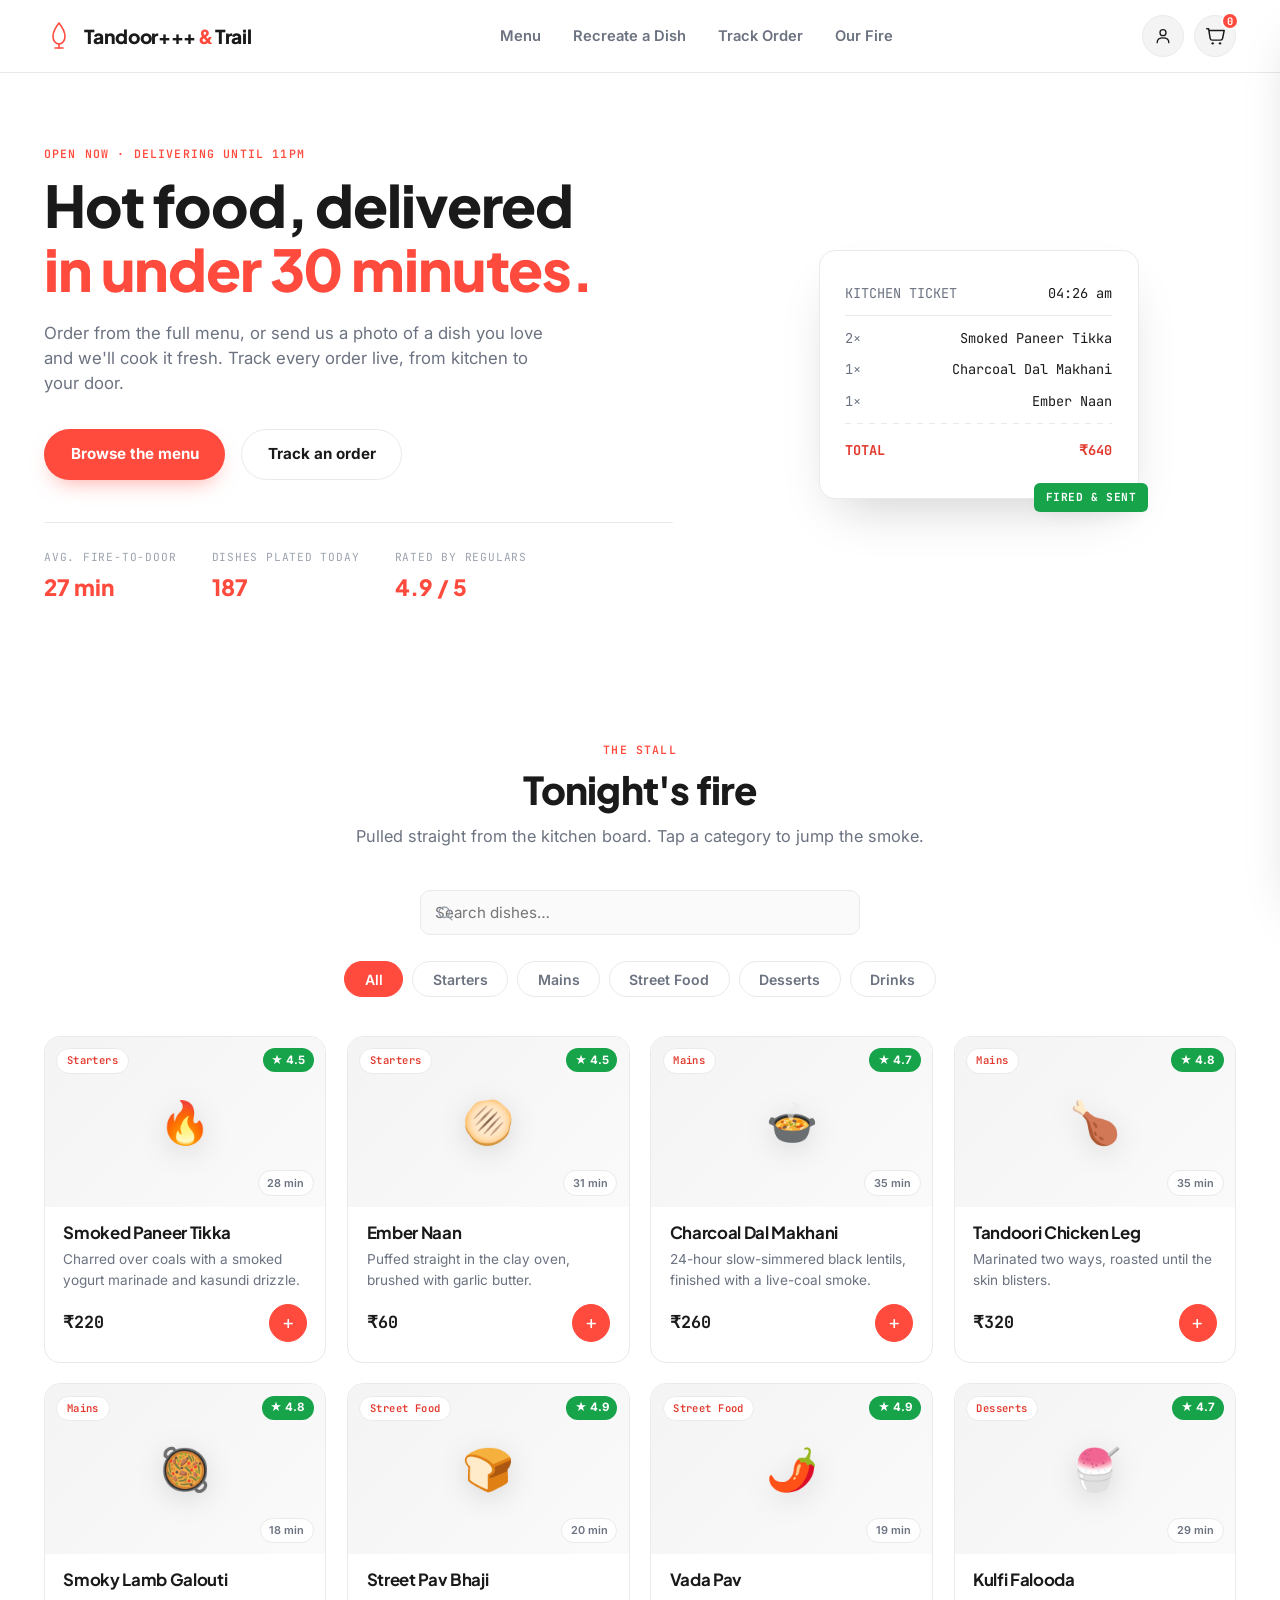
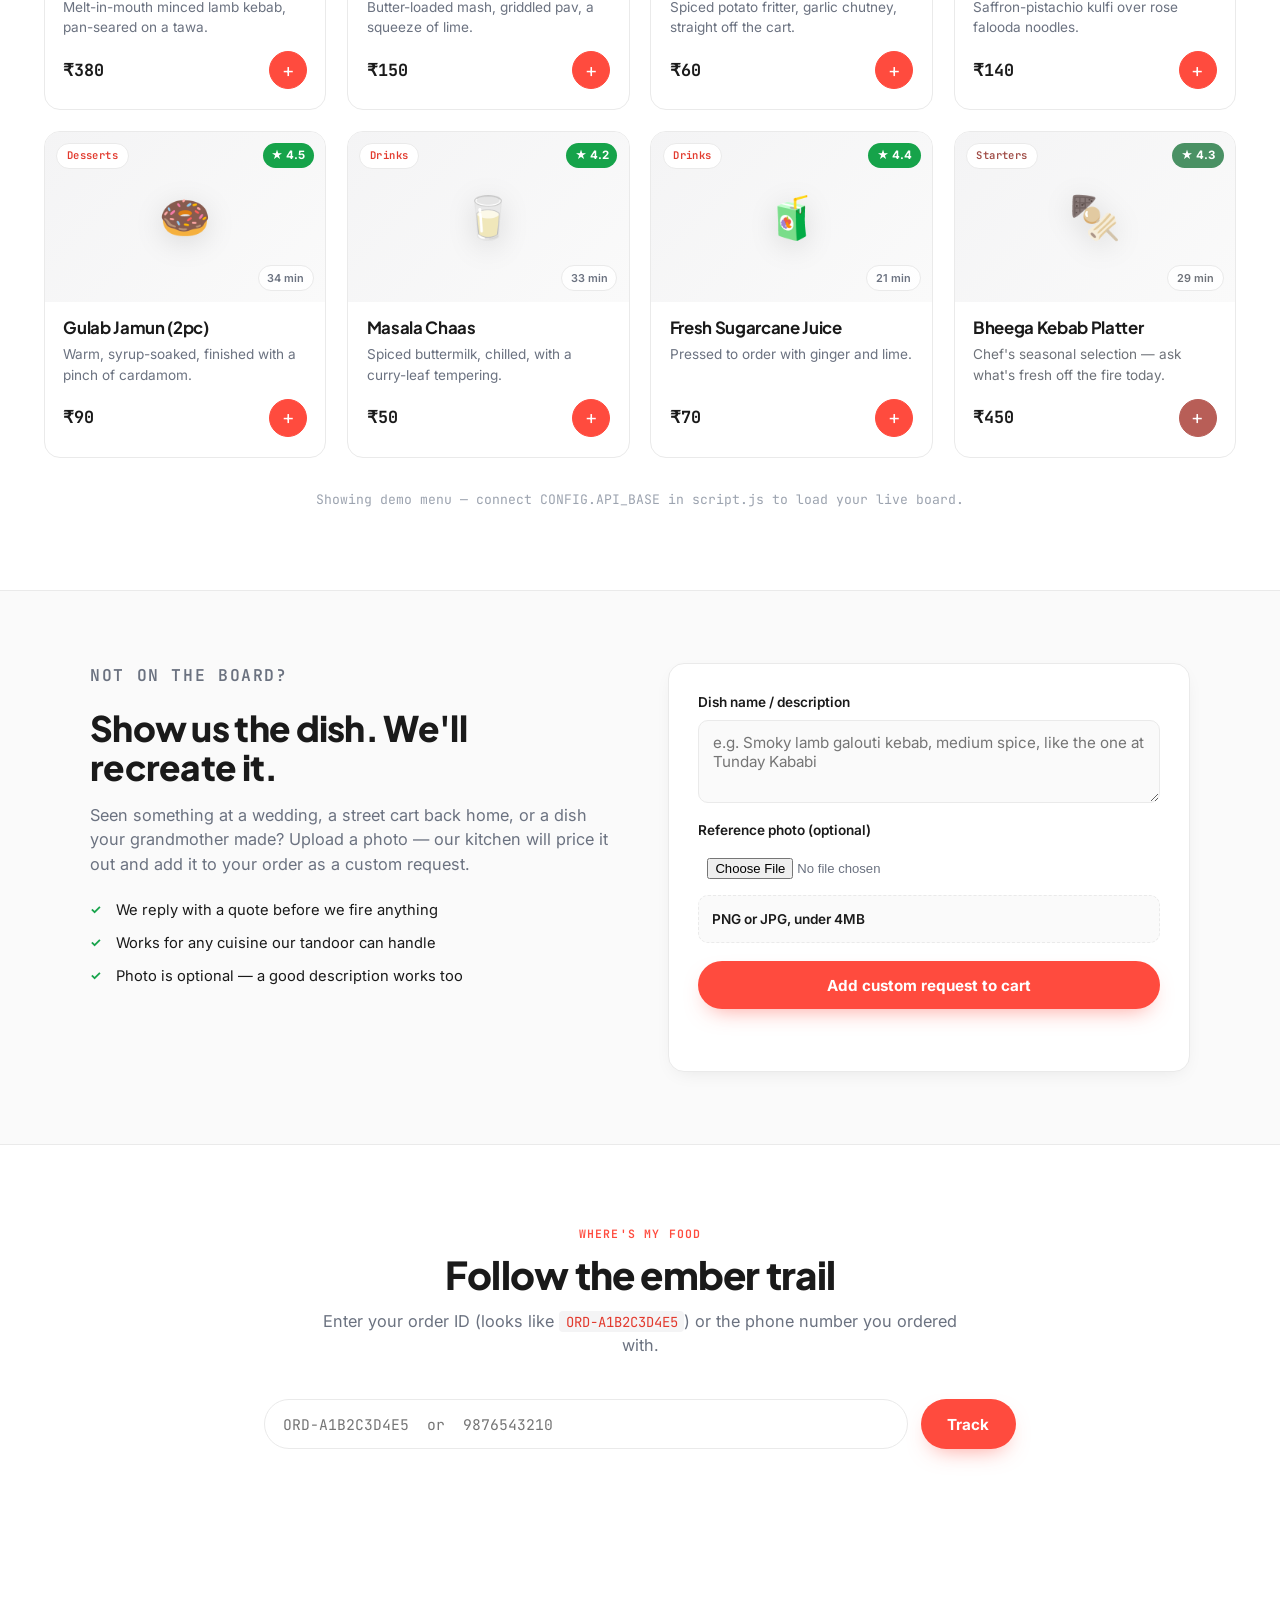
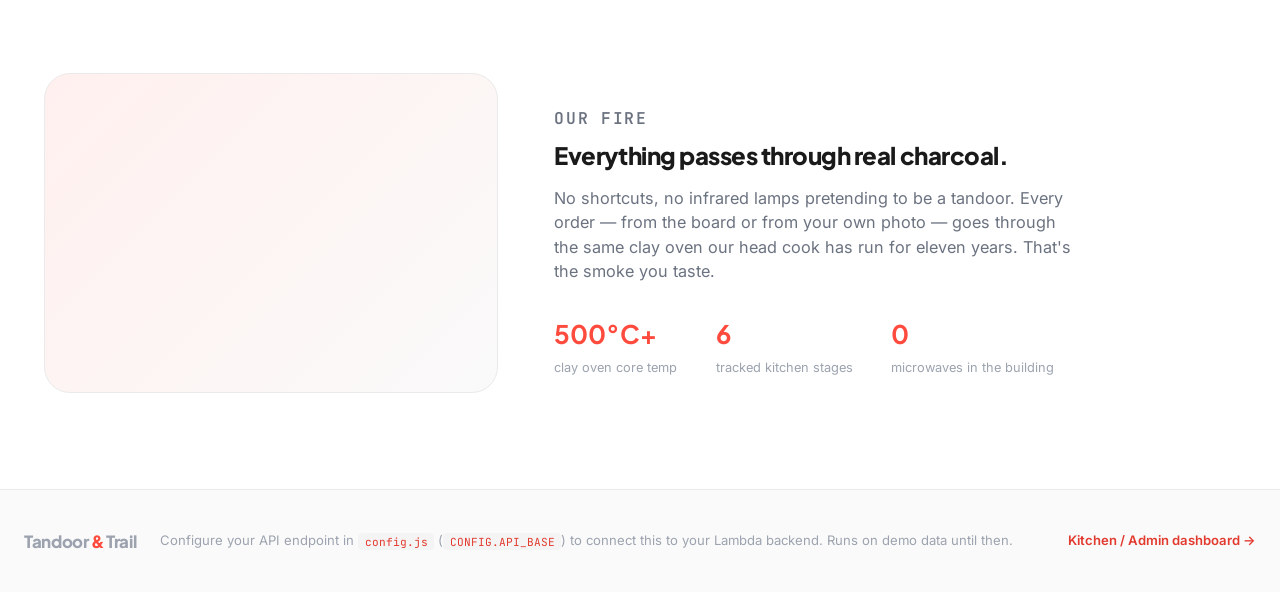
==== commit 03be3256: "Update brand text in index.html" ====
--- a/index.html
+++ b/index.html
@@ -23,7 +23,7 @@
           <path d="M11 27H19" stroke="currentColor" stroke-width="1.6" stroke-linecap="round"/>
         </svg>
       </span>
-      <span class="brand-text">Tandoor<em>&amp;</em>Trail</span>
+      <span class="brand-text">Tandoor+++<em>&amp;</em>Trail</span>
     </a>
 
     <nav class="main-nav" id="mainNav" aria-label="Primary">
@@ -350,4 +350,4 @@
 <script src="config.js?v=1784254311"></script>
 <script src="script.js?v=1784254311"></script>
 </body>
-</html>+</html>
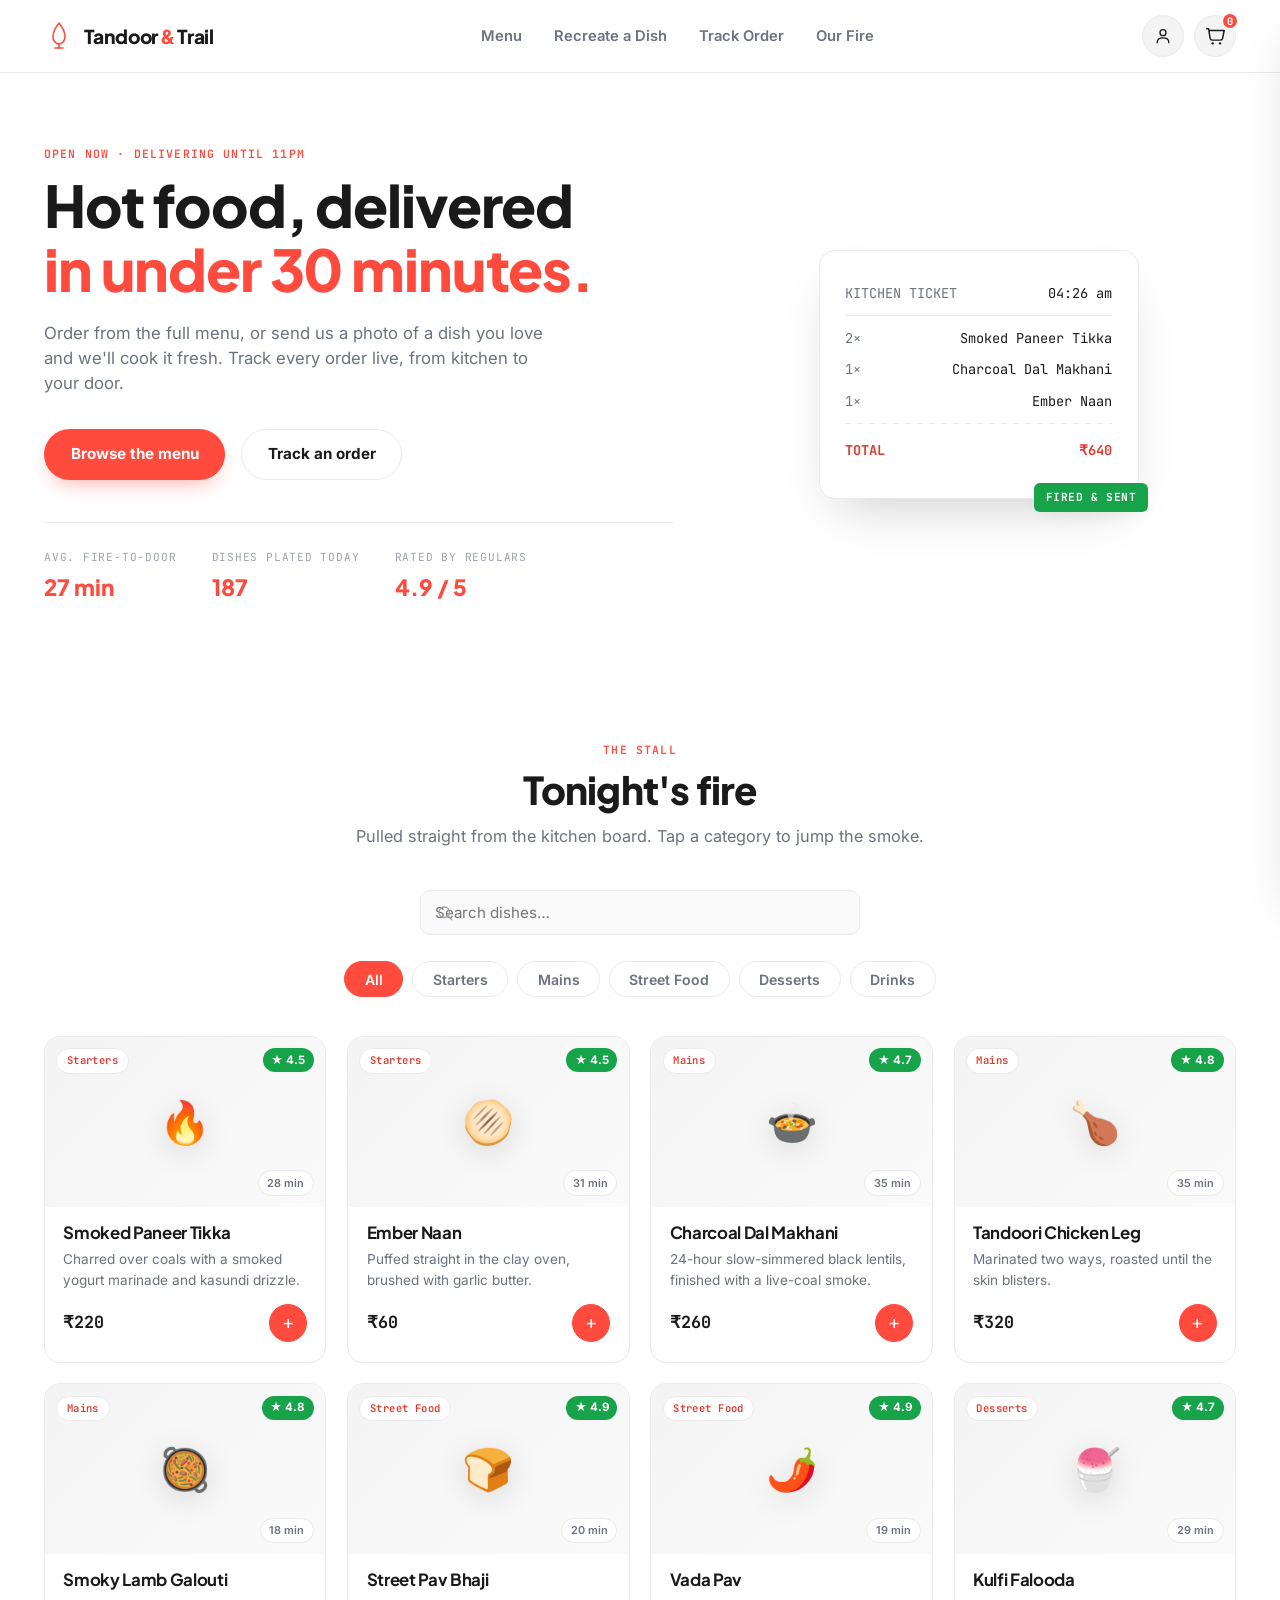
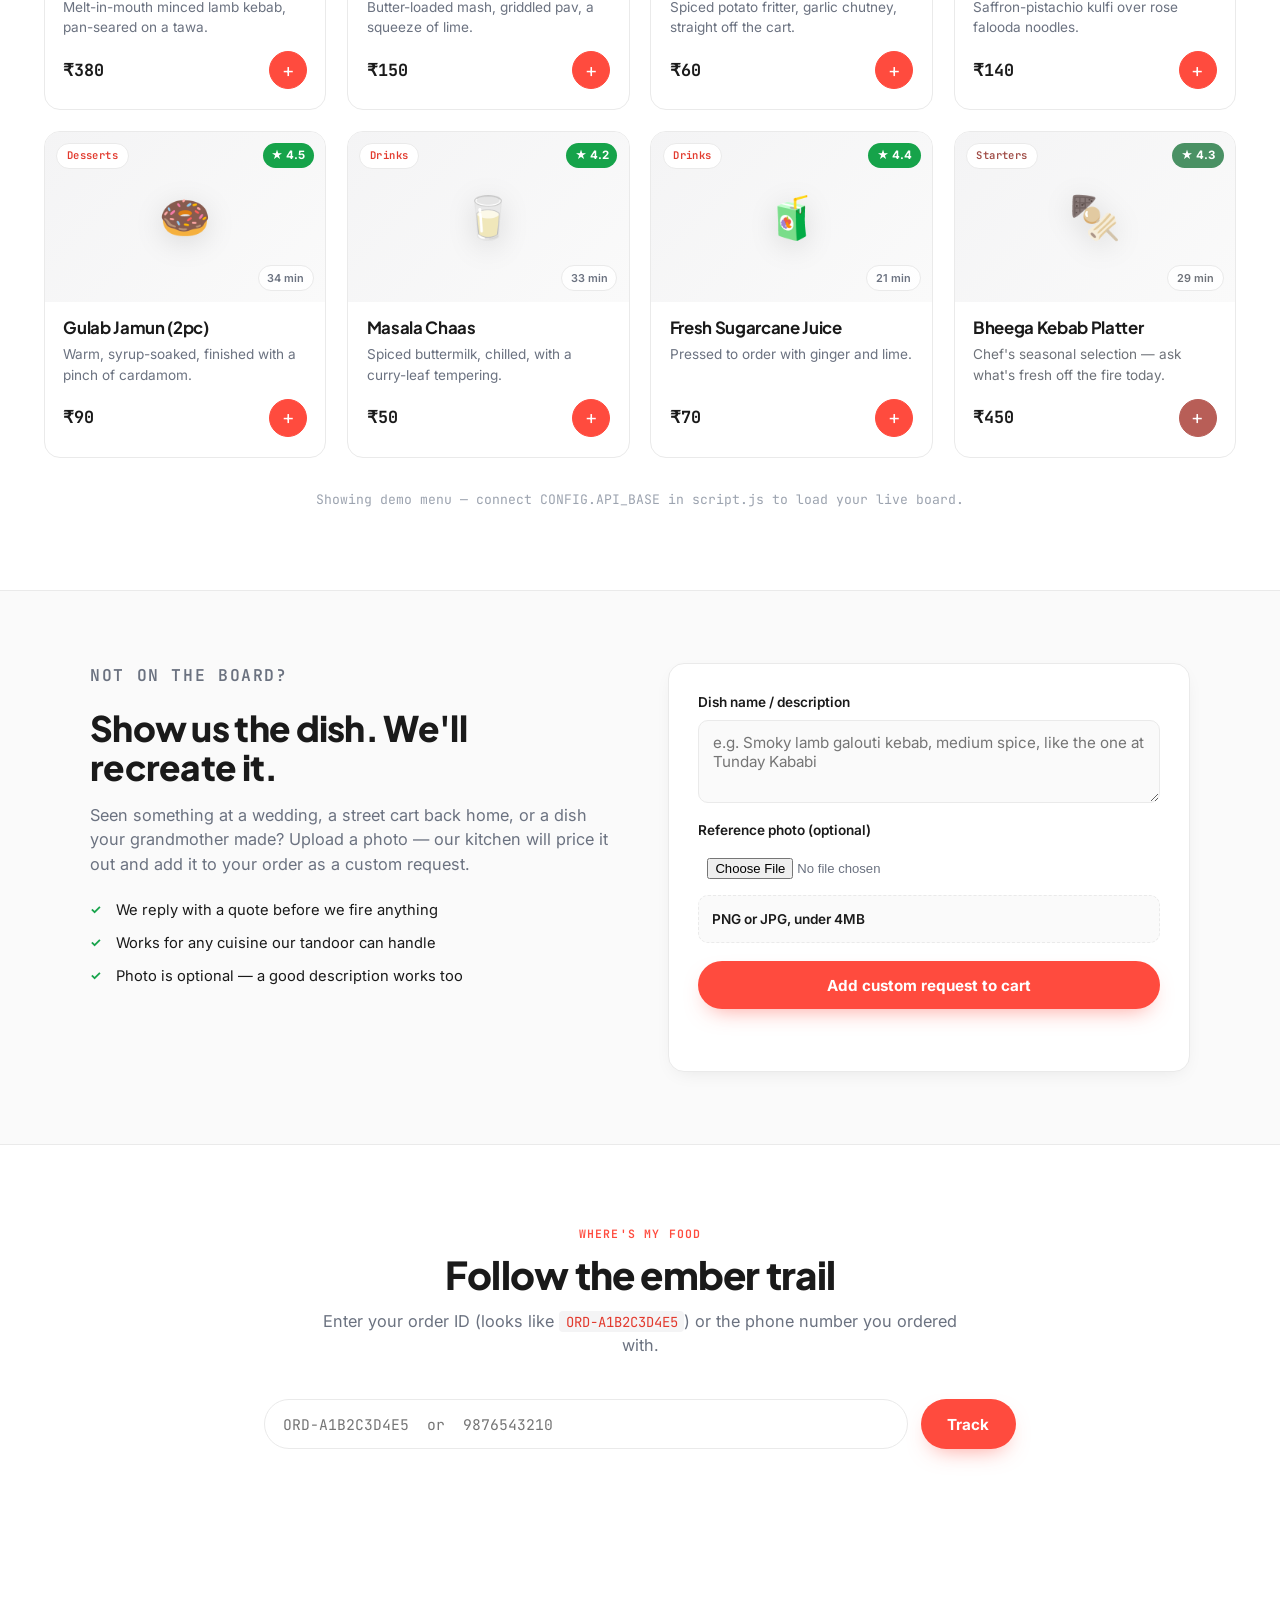
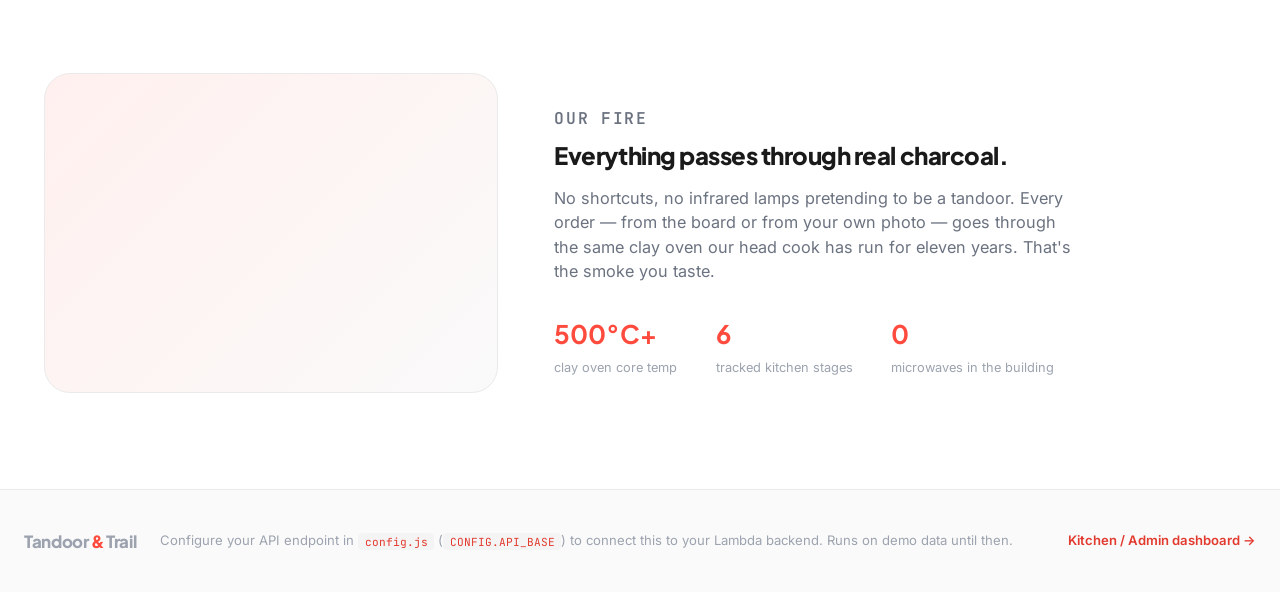
==== commit 94d1ee6a: "Fix brand text in index.html" ====
--- a/index.html
+++ b/index.html
@@ -23,7 +23,7 @@
           <path d="M11 27H19" stroke="currentColor" stroke-width="1.6" stroke-linecap="round"/>
         </svg>
       </span>
-      <span class="brand-text">Tandoor+++<em>&amp;</em>Trail</span>
+      <span class="brand-text">Tandoor<em>&amp;</em>Trail</span>
     </a>
 
     <nav class="main-nav" id="mainNav" aria-label="Primary">
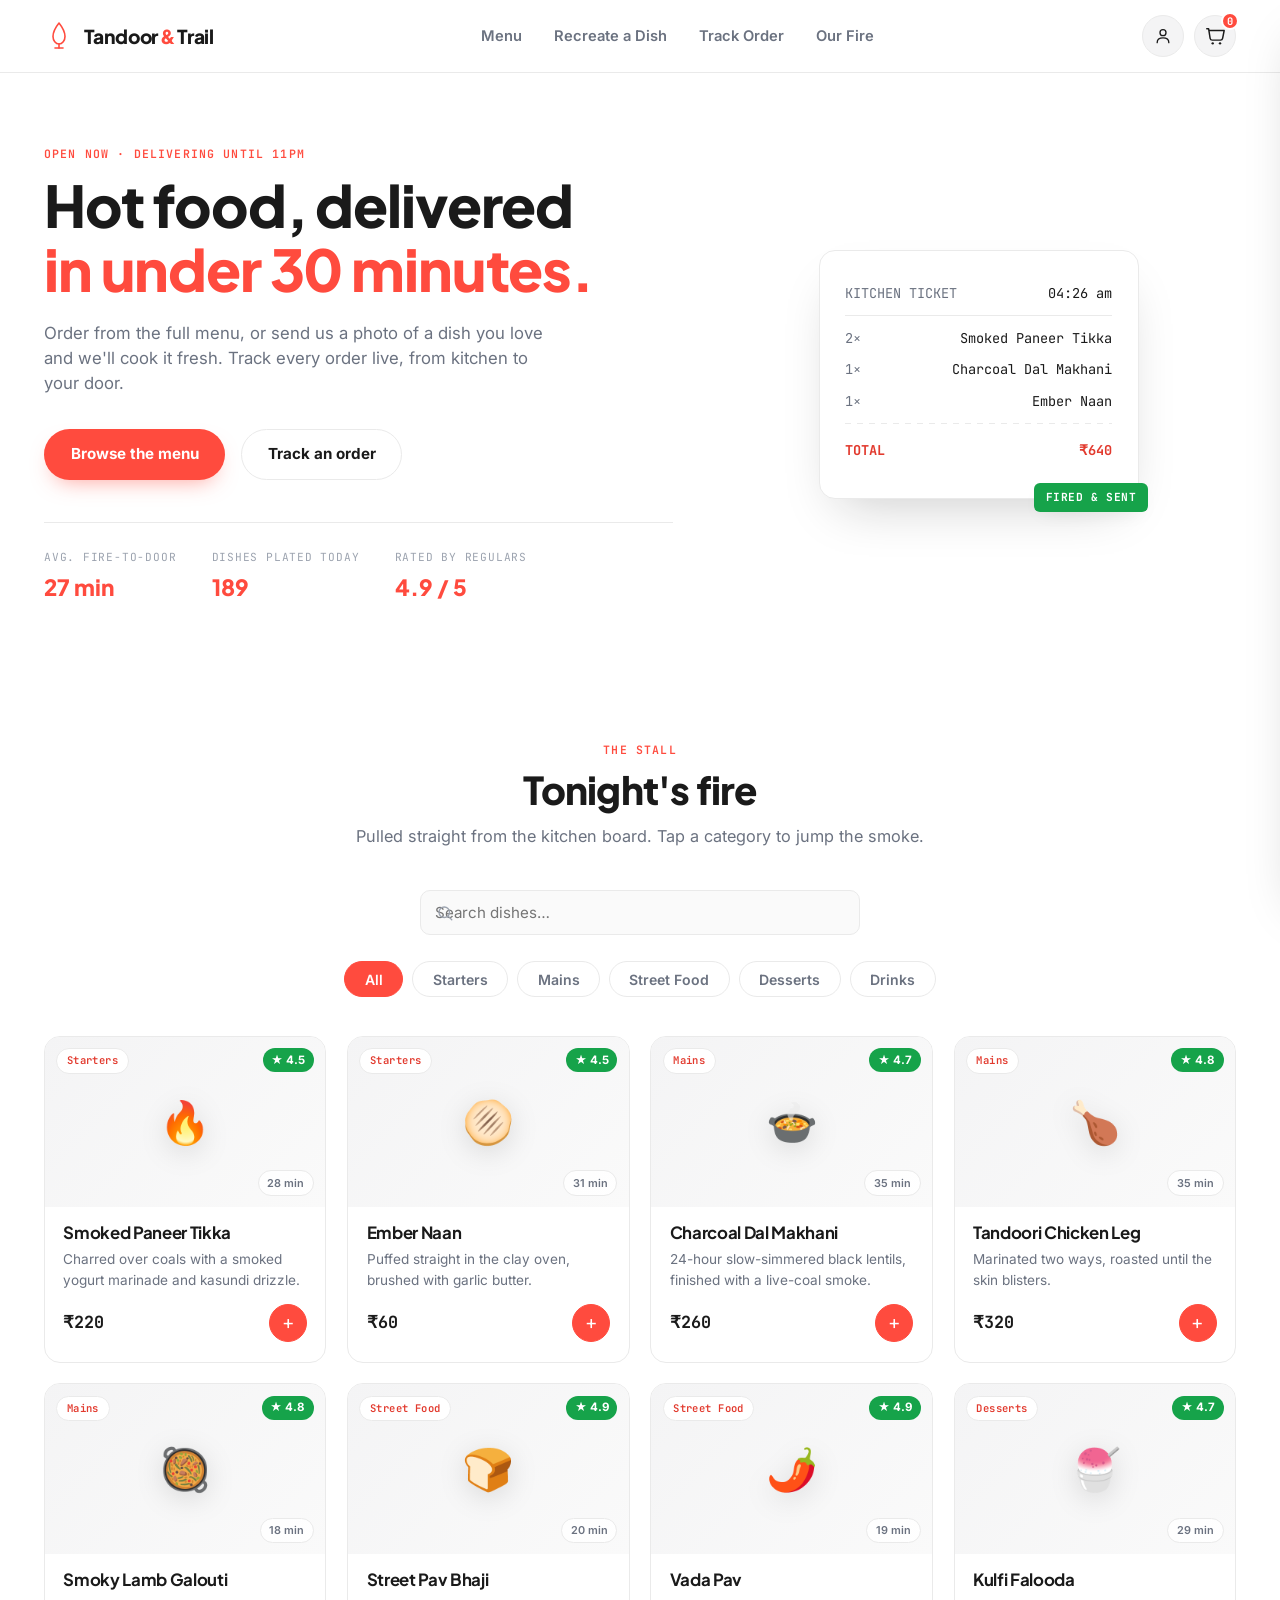
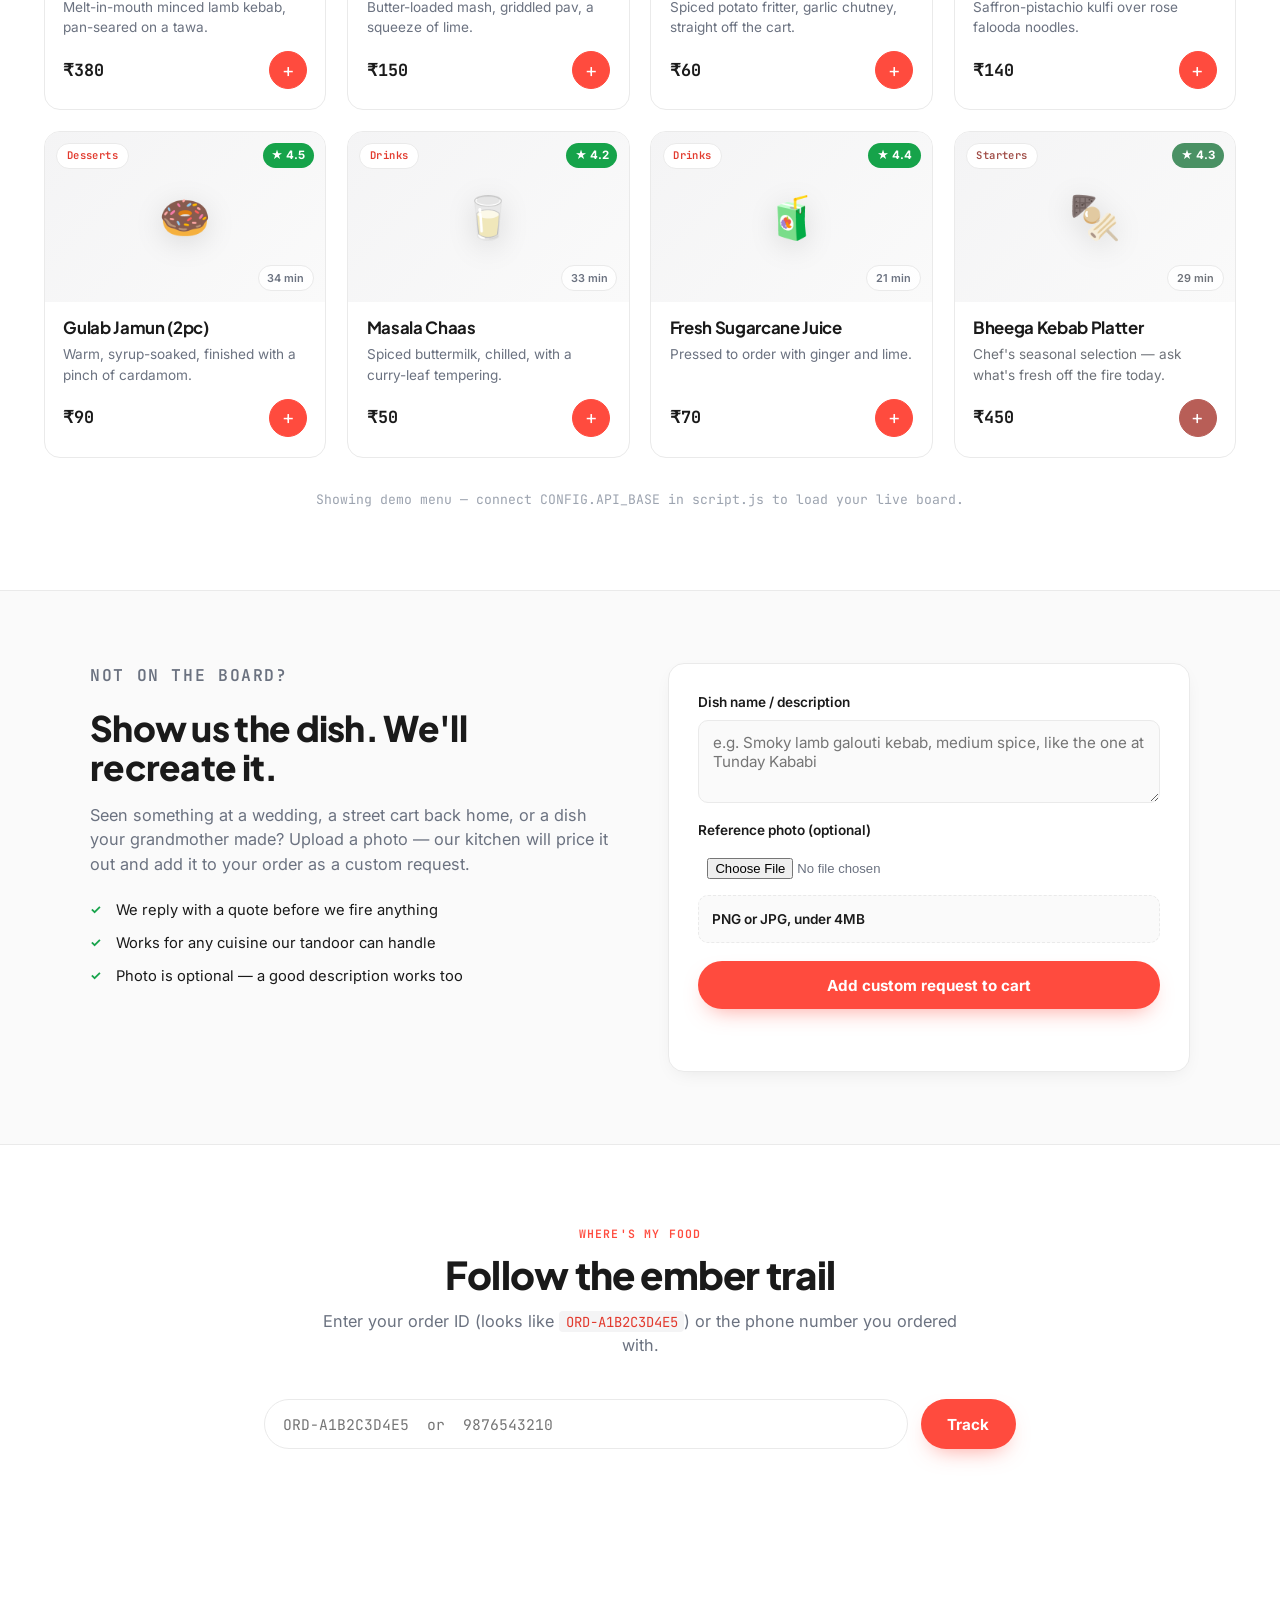
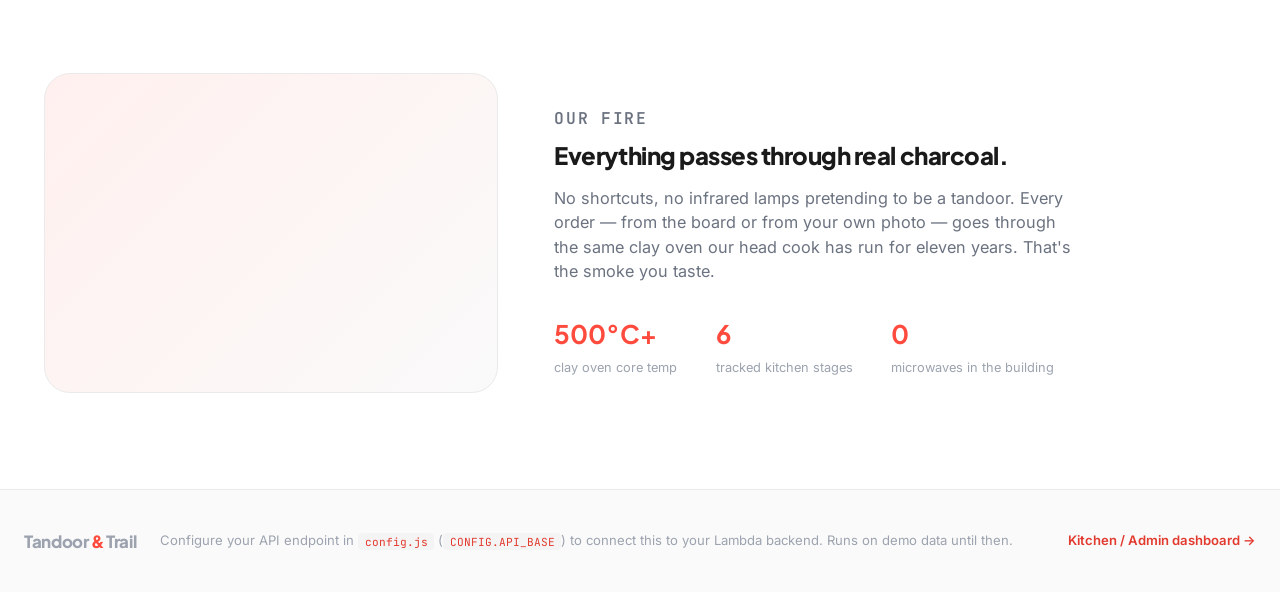
==== commit 35a0866f: "Fix script source case sensitivity in index.html Corrected the case of the script source file from '" ====
--- a/index.html
+++ b/index.html
@@ -347,7 +347,7 @@
   </div>
 </footer>
 
-<script src="config.js?v=1784254311"></script>
+<script src="Config.js?v=1784254311"></script>
 <script src="script.js?v=1784254311"></script>
 </body>
 </html>
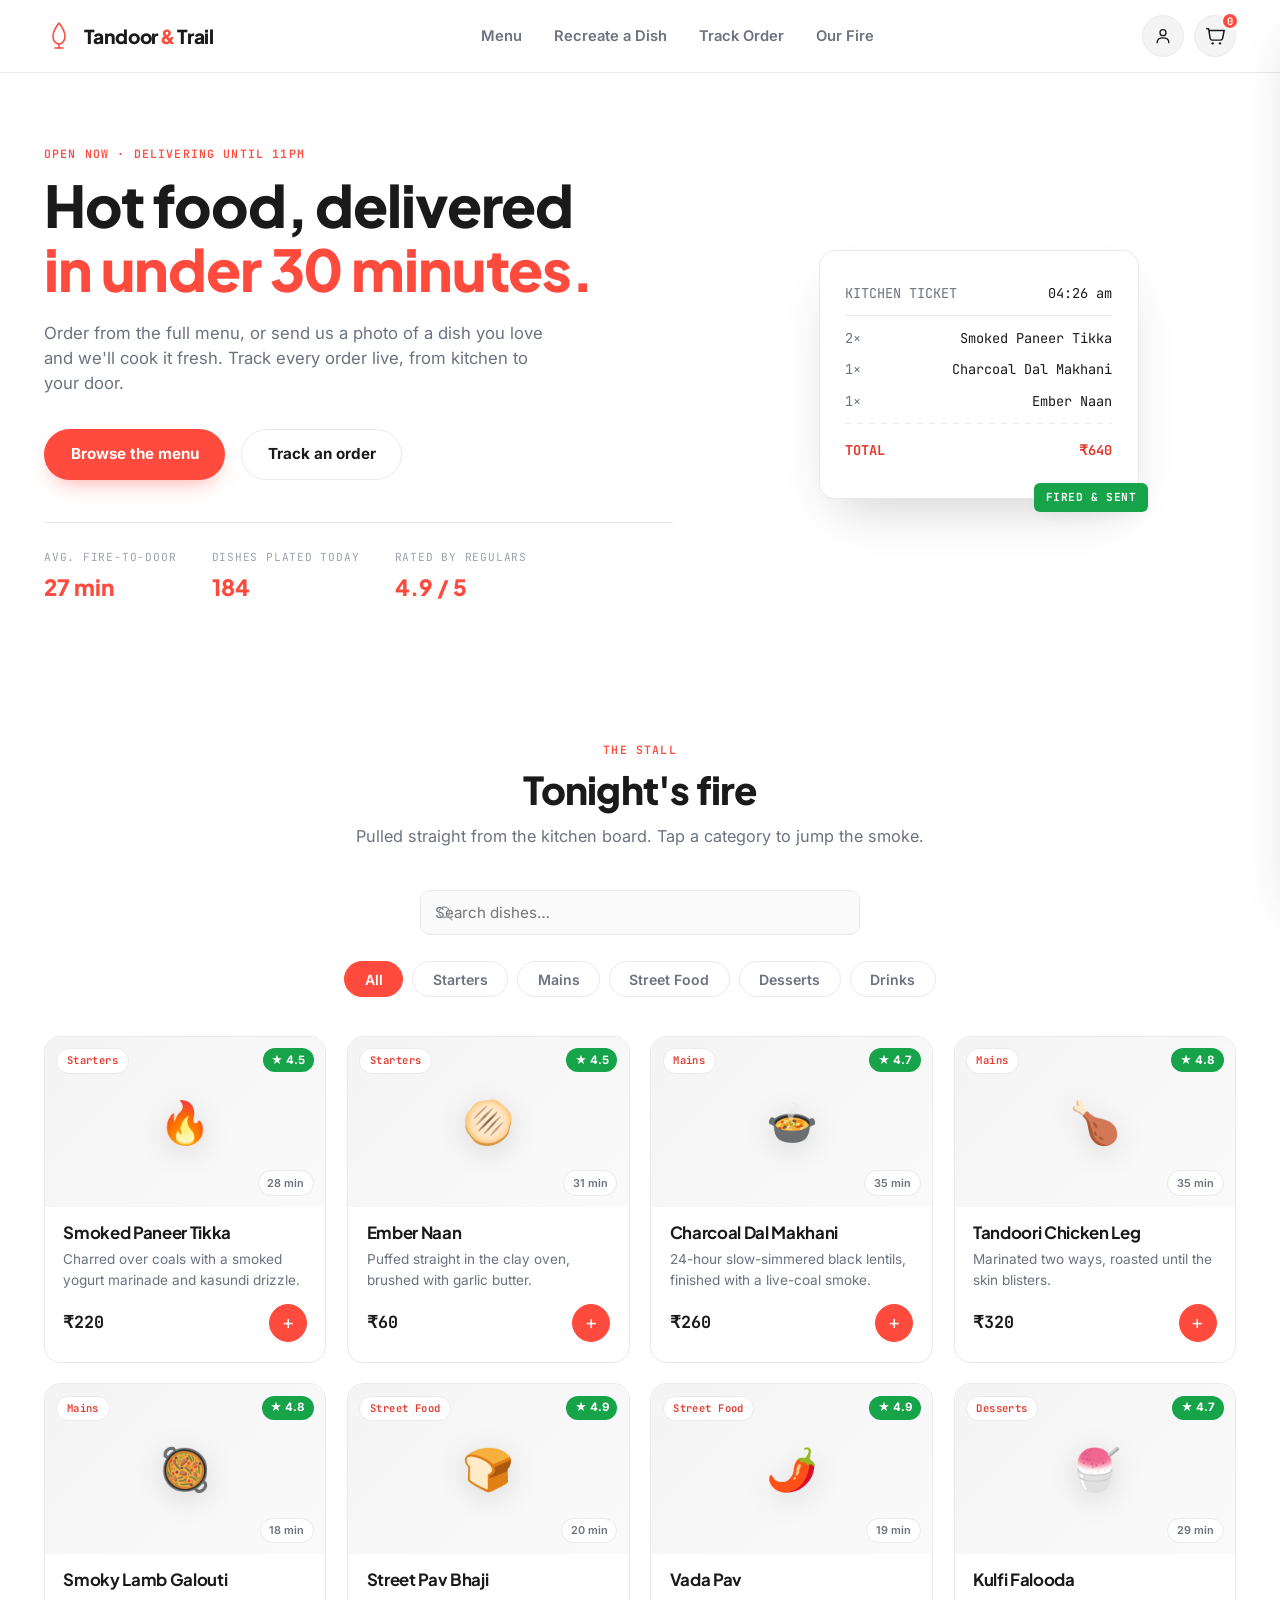
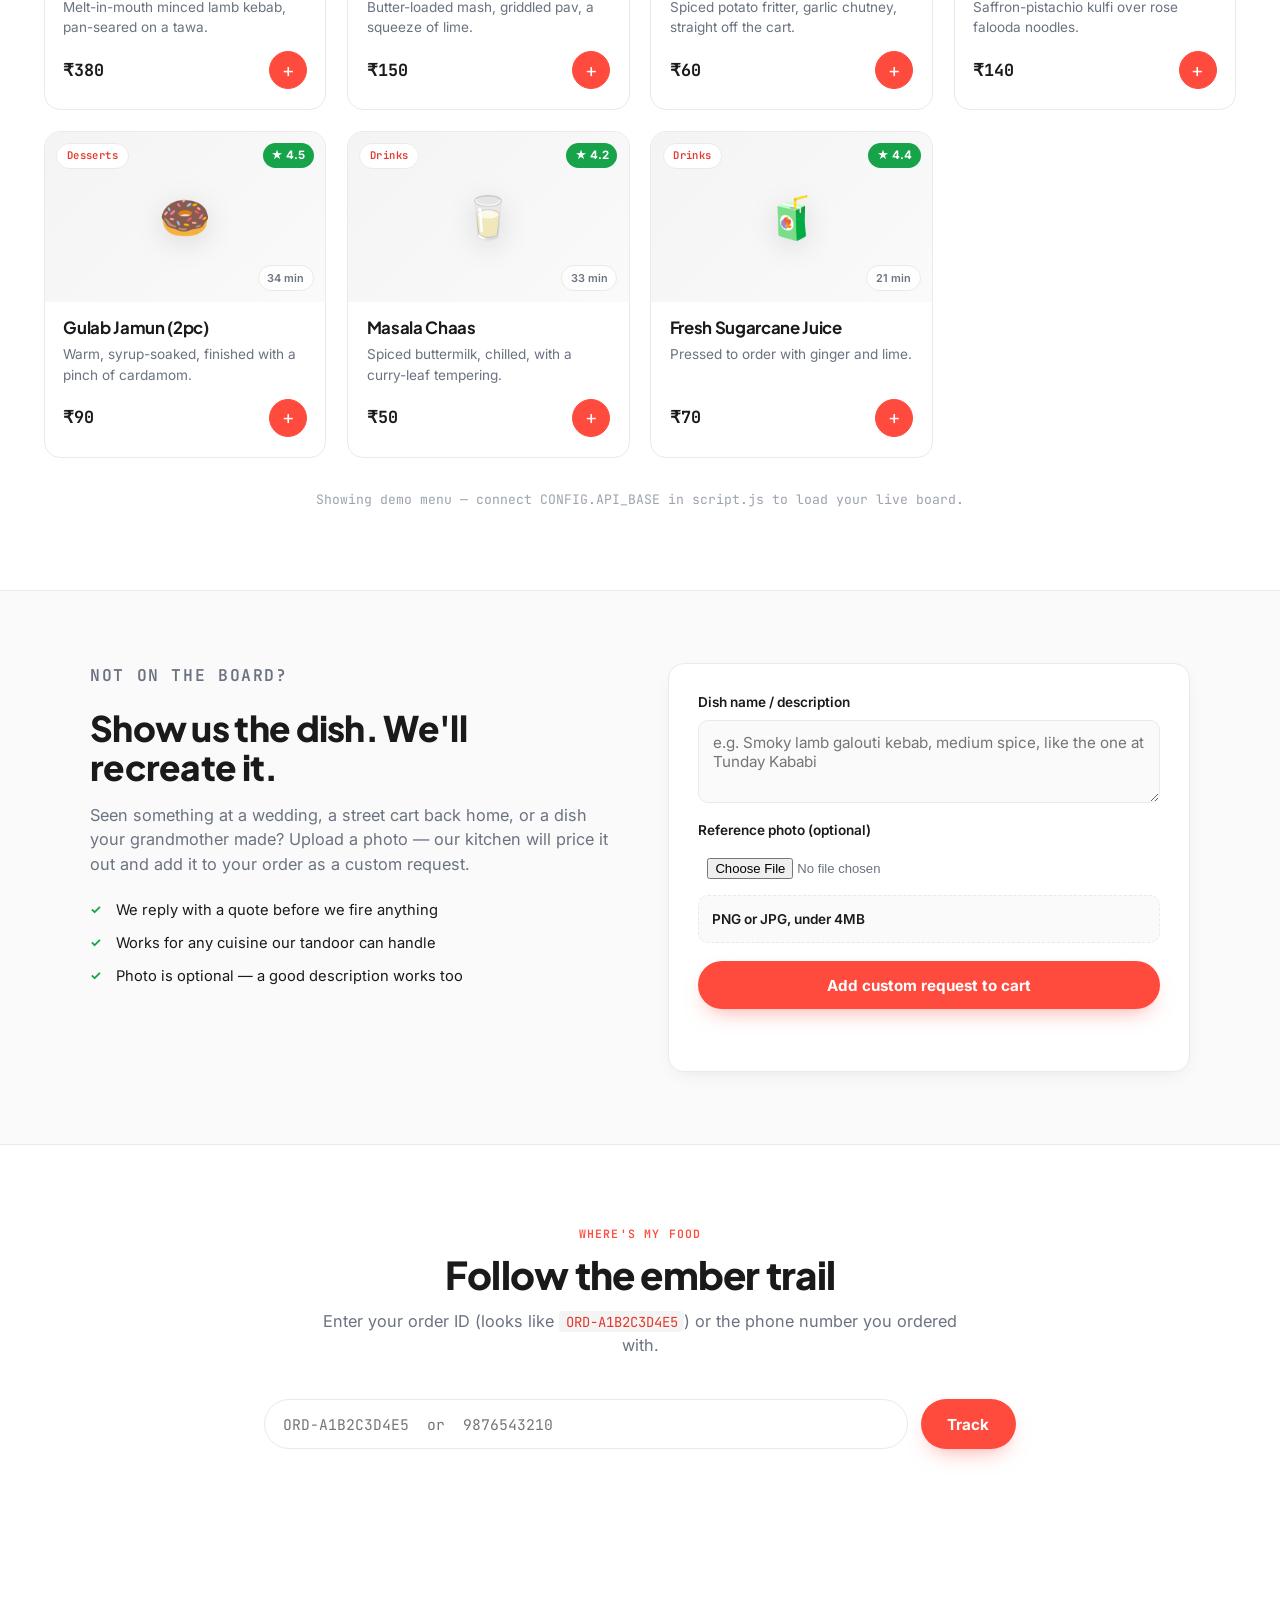
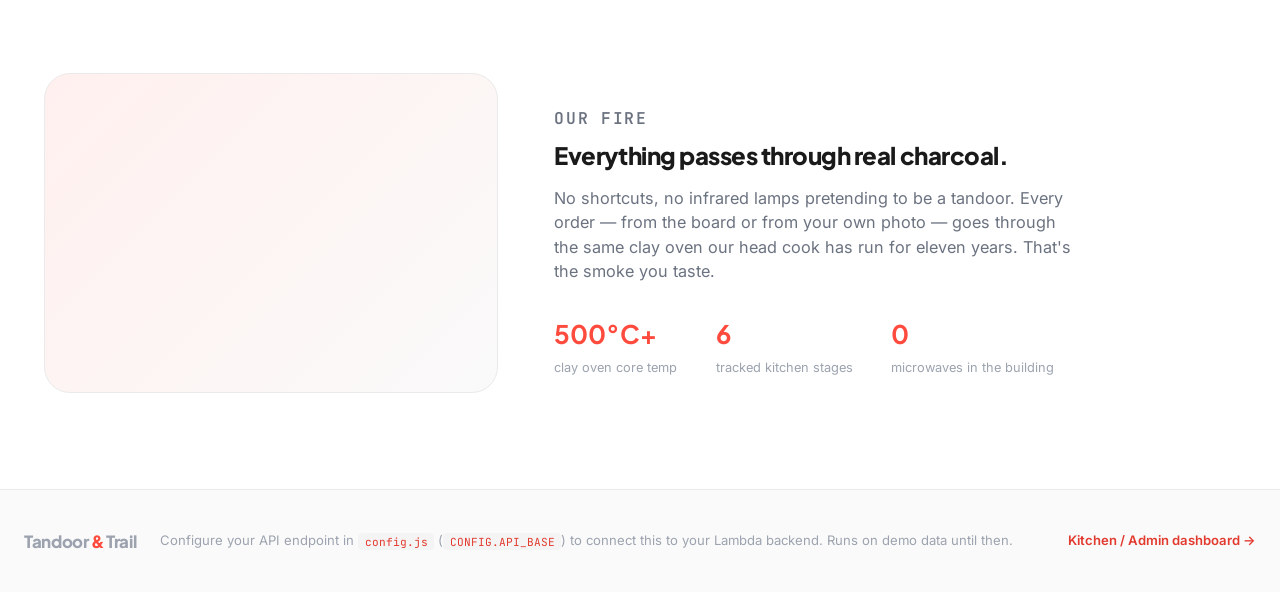
==== commit 20b2787b: "Fix link case sensitivity in footer" ====
--- a/index.html
+++ b/index.html
@@ -343,7 +343,7 @@
   <div class="footer-inner">
     <span class="brand-text small">Tandoor<em>&amp;</em>Trail</span>
     <p>Configure your API endpoint in <code>config.js</code> (<code>CONFIG.API_BASE</code>) to connect this to your Lambda backend. Runs on demo data until then.</p>
-    <a href="admin.html" class="footer-admin-link">Kitchen / Admin dashboard →</a>
+    <a href="Admin.html" class="footer-admin-link">Kitchen / Admin dashboard →</a>
   </div>
 </footer>
 
